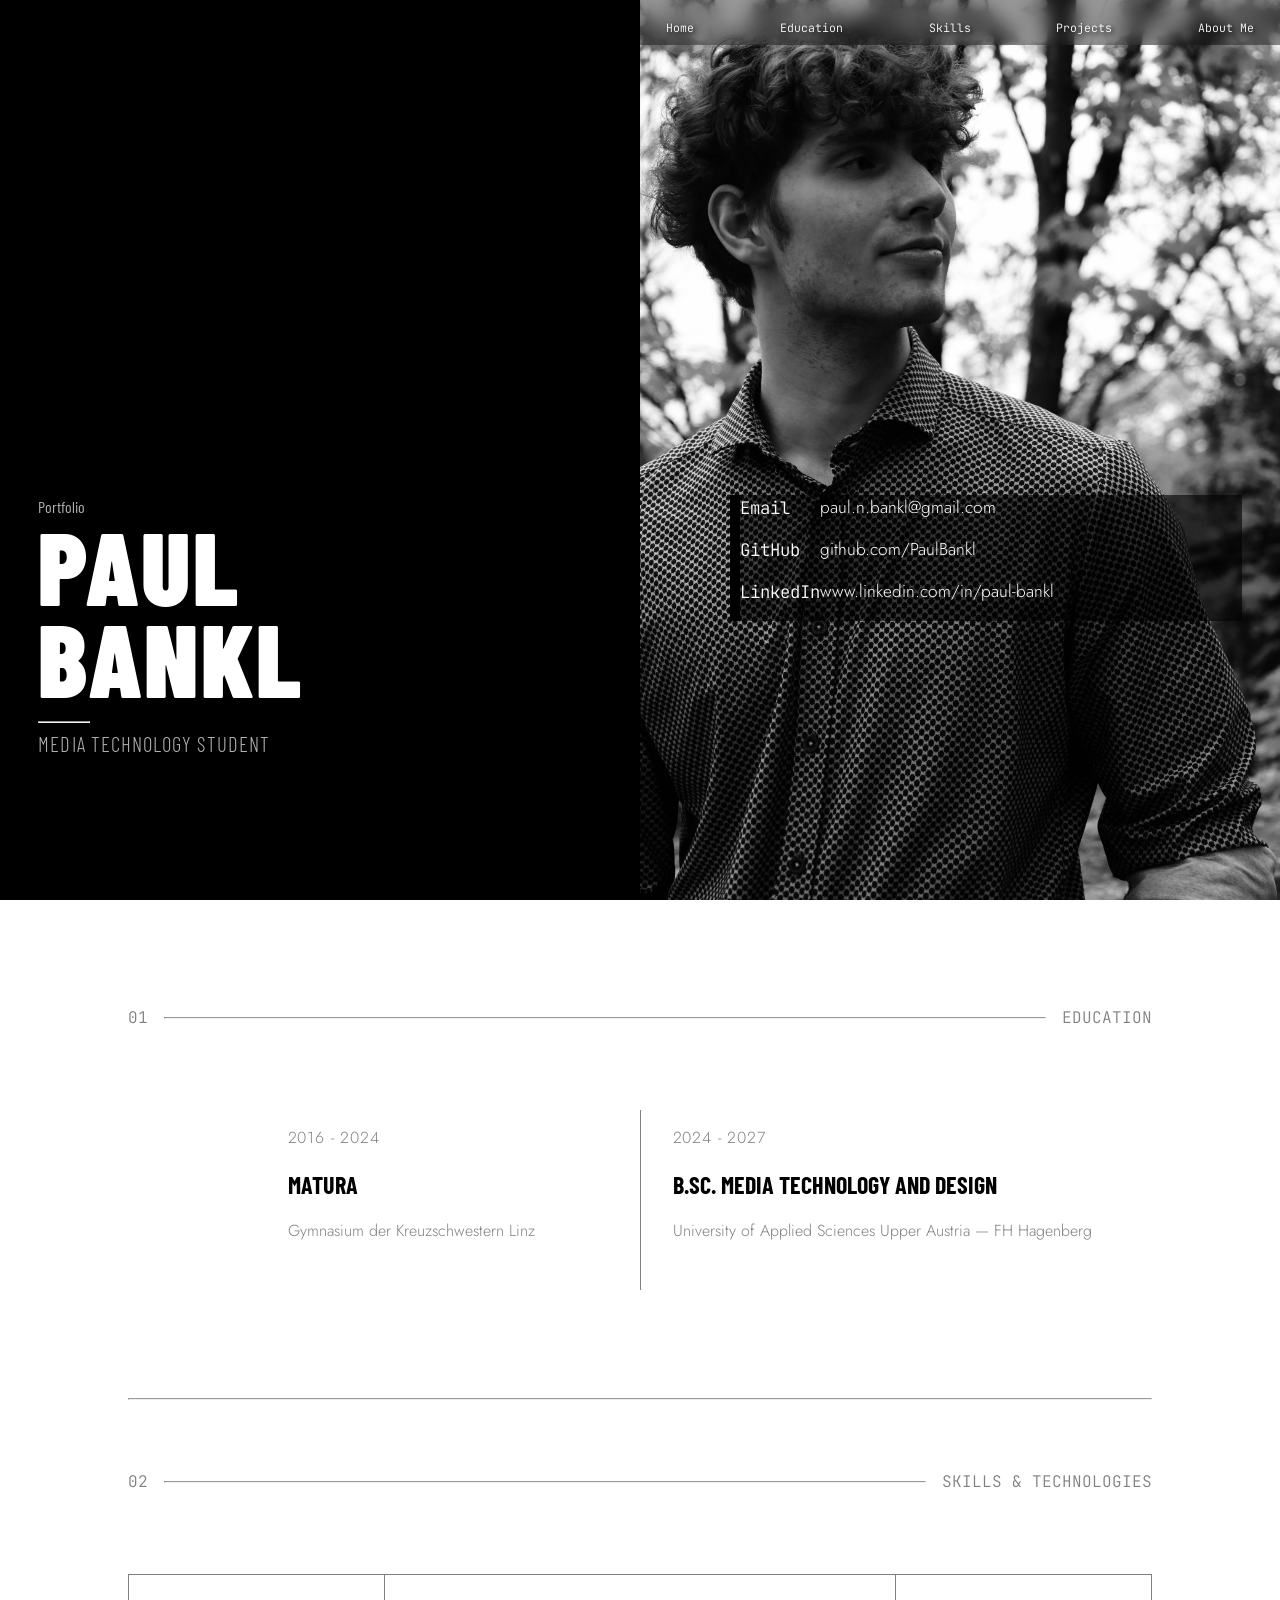
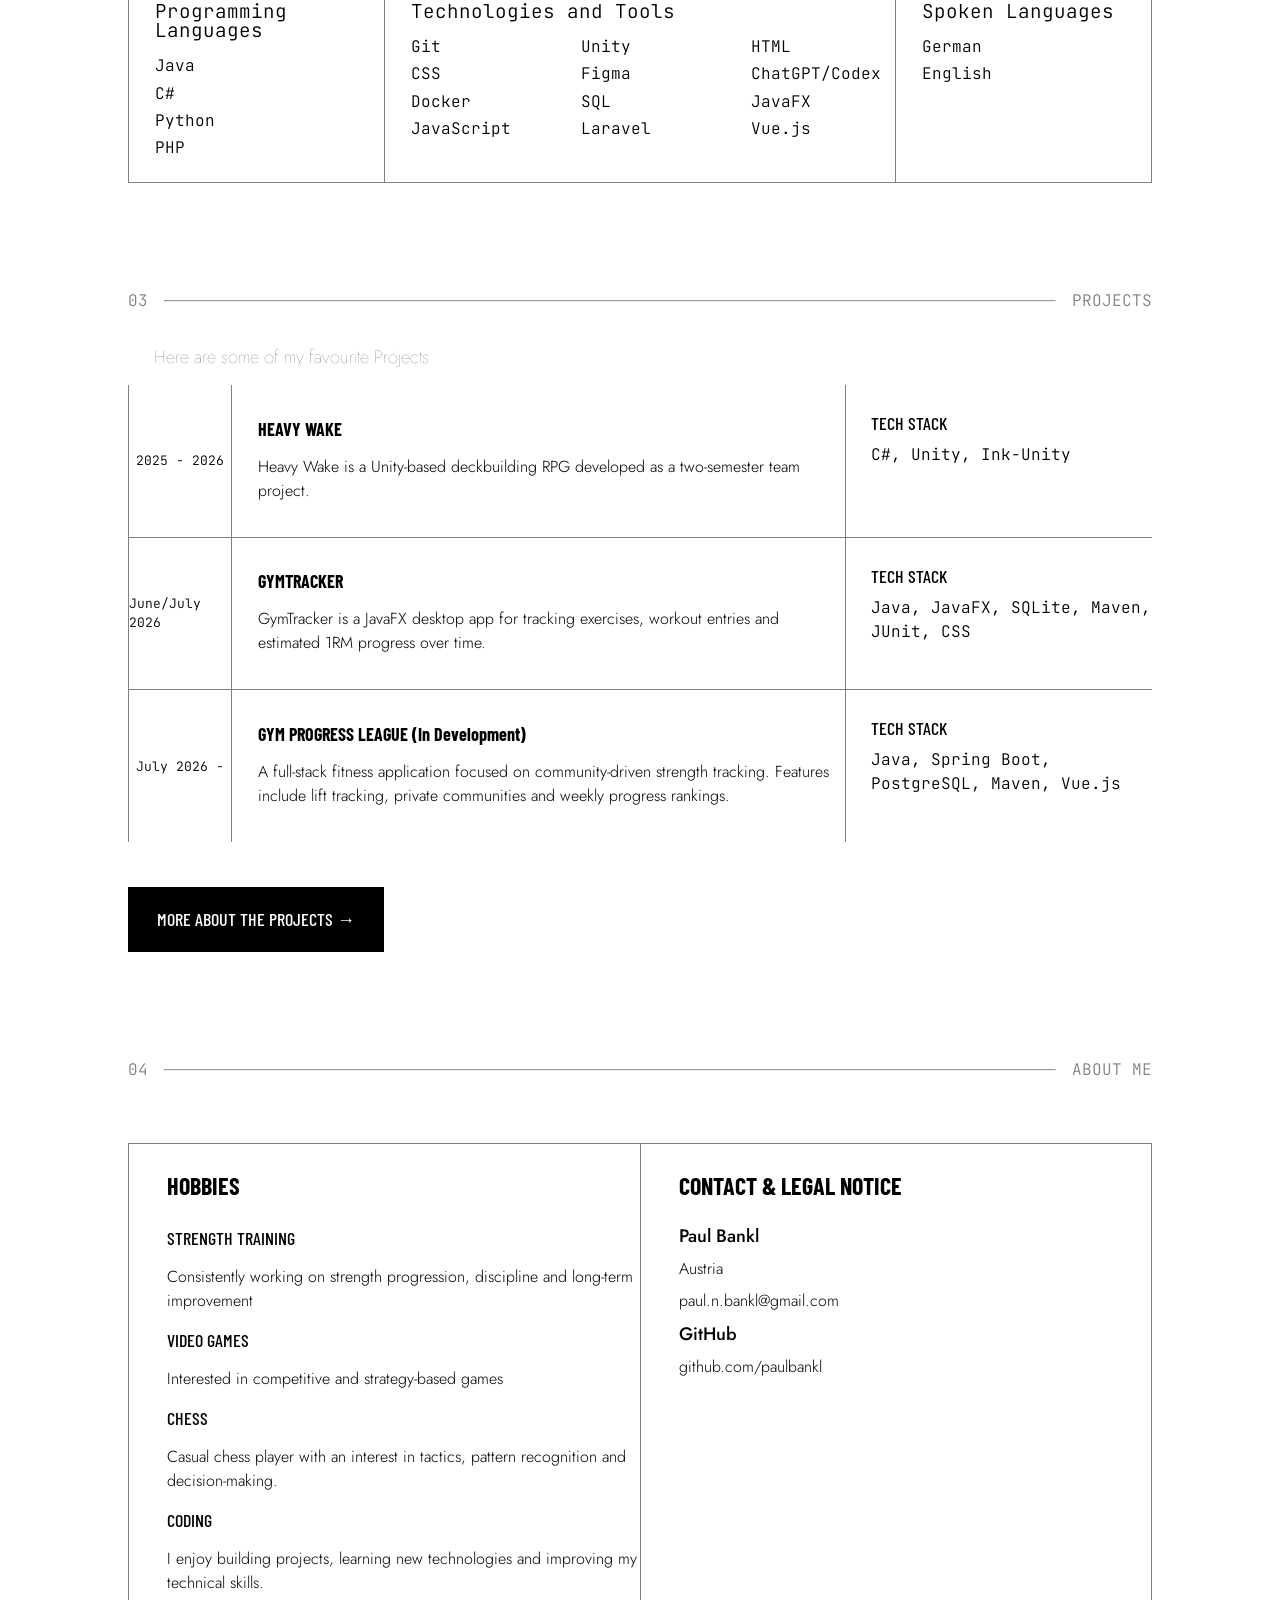
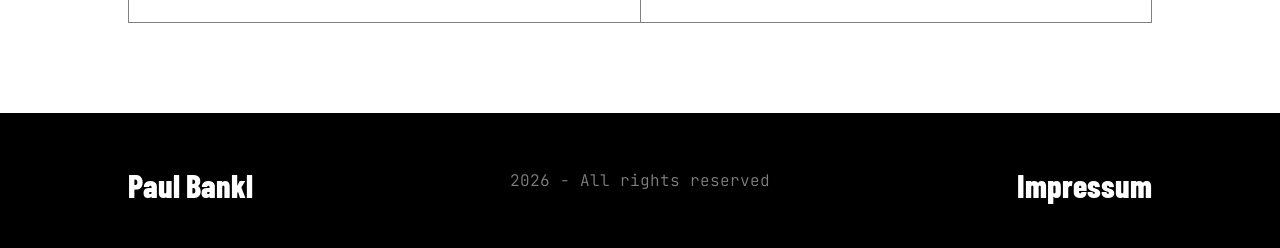
==== index.html @ 605d3cb4 "safety push" ====
<!DOCTYPE html>
<html lang="en">

<head>
    <title>Paul Bankl Portfolio</title>
    <meta name="author" content="Paul Bankl">
    <meta charset="utf-8">
    <meta name="viewport" content="width=device-width, initial-scale=1.0">
    <link rel="stylesheet" href="style.css">

    <meta name="description"
        content="Portfolio of Paul Bankl featuring software development, web development and Unity projects.">
    <link rel="preconnect" href="https://fonts.googleapis.com">
    <link rel="preconnect" href="https://fonts.gstatic.com" crossorigin>
    <meta name="robots" content="index, follow">
    <link
        href="https://fonts.googleapis.com/css2?family=Barlow+Condensed:wght@300;400;500;600;700;800;900&family=JetBrains+Mono:wght@300;400;500;600;700;800&family=Jost:wght@300;400;500;600;700;800;900&display=swap"
        rel="stylesheet">

</head>

<body>

    <section id="IntroArea">
        <div id="leftsideIntro">
            <div id="leftBar">
                <a href="#IntroArea">PAUL BANKL - PORTFOLIO</a>
            </div>
            <p id="p1">Portfolio</p>
            <h1 id="Name">Paul <br> Bankl</h1>
            <hr>
            <p id="p2">MEDIA TECHNOLOGY STUDENT</p>
        </div>
        <div id="rightsideIntro">
            <nav class="navbar">
                <a href="#IntroArea">Home</a>
                <a href="#Education">Education</a>
                <a href="#Skills">Skills</a>
                <a href="projects.html">Projects</a>
                <a href="#AboutMe">About Me</a>
            </nav>
            <div class="socials">
                <p>Email</p>
                <a href="mailto:paul.n.bankl@gmail.com">paul.n.bankl@gmail.com</a>
                <p>GitHub</p>
                <a href="https://github.com/PaulBankl" target="_blank">github.com/PaulBankl</a>
                <p>LinkedIn</p>
                <a href="https://www.linkedin.com/in/paul-bankl" target="_blank">www.linkedin.com/in/paul-bankl</a>
            </div>
        </div>
    </section>
    <section id="Education">
        <div class="topRows">
            <p>01</p>
            <hr>
            <p class="SectionTitles">EDUCATION</p>
        </div>
        <div class="edu">
            <div>
                <p class="eduDate">2016 - 2024</p>
                <h1>MATURA</h1>
                <p>Gymnasium der Kreuzschwestern Linz</p>
            </div>
            <div class="vertical-line"></div>
            <div>
                <p class="eduDate">2024 - 2027</p>
                <h1>B.SC. MEDIA TECHNOLOGY AND DESIGN</h1>
                <a href="https://fh-ooe.at/campus-hagenberg" target="_blank">University of Applied Sciences Upper
                    Austria — FH Hagenberg</a>
            </div>
        </div>
        <hr>
    </section>
    <section id="Skills">
        <div class="topRows">
            <p>02</p>
            <hr>
            <p class="SectionTitles">SKILLS & TECHNOLOGIES</p>
        </div>
        <div id="SkillList">
            <div id="skillbox1">
                <p class="SkillTitle">Programming Languages</p>
                <div class="SkGrid">
                    <p>Java</p>
                    <p>C#</p>
                    <p>Python</p>
                    <p>PHP</p>
                </div>
            </div>
            <div id="skillbox2">
                <p class="SkillTitle">Technologies and Tools</p>
                <div id="TechGrid">
                    <p>Git</p>
                    <p>Unity</p>
                    <p>HTML</p>
                    <p>CSS</p>
                    <p>Figma</p>
                    <p>ChatGPT/Codex</p>
                    <p>Docker</p>
                    <p>SQL</p>
                    <p>JavaFX</p>
                    <p>JavaScript</p>
                    <p>Laravel</p>
                    <p>Vue.js</p>
                </div>
            </div>
            <div id="skillbox3">
                <p class="SkillTitle">Spoken Languages</p>
                <div class="SkGrid">
                    <p>German</p>
                    <p>English</p>
                </div>

            </div>
        </div>
    </section>
    <section id="Projects">
        <div class="topRows">
            <p>03</p>
            <hr>
            <p class="SectionTitles">PROJECTS</p>
        </div>
        <h1 id="FavP">Here are some of my favourite Projects</h1>
        <div id="ProjectBox">

            <div id="HeavyWake">
                <div class="ProjectDate">
                    <p>2025 - 2026</p>
                </div>
                <div class="MainProject">
                    <h1>HEAVY WAKE</h1>
                    <p class="ProjectDescription">Heavy Wake is a Unity-based deckbuilding RPG developed as a
                        two-semester team project. </p>
                </div>
                <div class="TechStack">
                    <div>
                        <h1>TECH STACK</h1>
                        <p>C#, Unity, Ink-Unity</p>
                    </div>
                </div>
            </div>
            <div id="GymTracker">
                <div class="ProjectDate">
                    <p>June/July 2026</p>
                </div>
                <div class="MainProject">
                    <h1>GYMTRACKER</h1>
                    <p class="ProjectDescription">GymTracker is a JavaFX desktop app for tracking exercises, workout
                        entries and estimated 1RM progress over time. </p>
                </div>
                <div class="TechStack">
                    <div>
                        <h1>TECH STACK</h1>
                        <p>Java, JavaFX, SQLite, Maven, JUnit, CSS</p>
                    </div>
                </div>
            </div>
            <div id="CurrentProject">
                <div class="ProjectDate">
                    <p>July 2026 -</p>
                </div>
                <div class="MainProject">
                    <h1>GYM PROGRESS LEAGUE (In Development)</h1>
                    <p class="ProjectDescription">A full-stack fitness application focused on community-driven strength
                        tracking. Features include lift tracking, private communities and weekly progress rankings.
                    </p>
                </div>
                <div class="TechStack">
                    <div>
                        <h1>TECH STACK</h1>
                        <p>Java, Spring Boot, PostgreSQL, Maven, Vue.js</p>
                    </div>
                </div>
            </div>
        </div>
        <a href="projects.html" id="MoreProjects">
            <p>MORE ABOUT THE PROJECTS &#8594;</p>
        </a>
    </section>

    <section id="AboutMe">
        <div class="topRows">
            <p>04</p>
            <hr>
            <p class="SectionTitles">ABOUT ME</p>
        </div>
        <div id="AboutMain">
            <div id="Hobbies">
                <h1>HOBBIES</h1>
                <h2>STRENGTH TRAINING</h2>
                <p>Consistently working on strength progression, discipline and long-term improvement</p>
                <h2>VIDEO GAMES</h2>
                <p>Interested in competitive and strategy-based games </p>
                <h2>CHESS</h2>
                <p>Casual chess player with an interest in tactics, pattern recognition and decision-making.</p>
                <h2>CODING</h2>
                <p>I enjoy building projects, learning new technologies and improving my technical skills.</p>
            </div>
            <div id="Contact">
                <h1>CONTACT & LEGAL NOTICE</h1>
                <h2>Paul Bankl</h2>
                <p>Austria</p>
                <p>paul.n.bankl@gmail.com</p>
                <h2>GitHub</h2>
                <p><a href="https://github.com/paulbankl" target="_blank">github.com/paulbankl</a></p>
            </div>
        </div>
    </section>





    <footer id="footer">
        <a href="#IntroArea">Paul Bankl</a>
        <p>2026 - All rights reserved</p>
        <a href="impressum.html">Impressum</a>
    </footer>
    <script>
        const navbar = document.querySelector(".navbar");
        const leftBar = document.getElementById("leftBar");

        window.addEventListener("scroll", () => {
            if (window.scrollY > 80) {
                navbar.classList.add("scrolled");
                leftBar.classList.add("scrolled");
            } else {
                navbar.classList.remove("scrolled");
                leftBar.classList.remove("scrolled");
            }
        });
    </script>
</body>

</html>
---- style.css ----
*,
*::before,
*::after {
    box-sizing: border-box;
}

html,
body {
    margin: 0;
    padding: 0;
    overflow-x: hidden;
}

/* Intro Area */
#IntroArea {
    height: 100vh;
    display: flex;
    flex-direction: row;
    margin: 0;
}

#leftsideIntro {
    background-color: black;
    flex: 1 1 50vw;
    width: 50vw;
    color: gray;
}

#p1 {
    margin-top: 55vh;
    margin-left: 3vw;
    margin-bottom: 0;
    font-family: "Barlow Condensed", Arial, sans-serif;
    font-weight: 400;
    color: #b0b0b0
}

#p2 {
    color: #b0b0b0;
    margin-left: 3vw;
    margin-top: .5vh;
    font-family: "Barlow Condensed", Arial, sans-serif;
    font-weight: 300;
    letter-spacing: 0.05em;
    font-size: 1.3rem;
}

#leftsideIntro hr {
    color: gray;
    width: 4vw;
    margin-top: 2vh;
    margin-left: 3vw;
    margin-bottom: 0;
}

#Name {
    color: white;
    margin-top: 0vh;
    margin-left: 3vw;
    font-family: "Barlow Condensed", sans-serif;
    font-size: 8rem;
    font-weight: 900;
    line-height: .9;
    text-transform: uppercase;
    letter-spacing: 0.02em;
    margin-bottom: 0;
}

#rightsideIntro {
    background-image: url(images/profilepic.jpg);
    background-size: cover;
    background-position: center;
    background-repeat: no-repeat;
    flex: 1 1 50vw;
    width: 50vw;
}

#leftBar a {
    position: fixed;
    width: 50vw;
    color: black;
    height: 5vh;
    margin-top: 0;
    padding-left: 3vw;
    padding-top: 1.5vh;
}

.navbar {
    background-color: rgba(0, 0, 0, 0.4);
    backdrop-filter: blur(10px);
    -webkit-backdrop-filter: blur(10px);
    position: fixed;
    display: flex;
    flex-direction: row;
    align-items: center;
    width: 50vw;
    margin-top: 0;
    height: 5vh;
}

.navbar a {
    margin-left: 5vw;
    text-decoration: none;
    color: white;
    text-shadow: 2px 2px 5px black;
    font-family: "JetBrains Mono", monospace;

}

.navbar.scrolled {
    background-color: white;
    border-bottom: 1px solid black;
}

.navbar.scrolled a {
    color: black;
    text-shadow: none;
}

#leftBar.scrolled a {
    background-color: white;
    border-bottom: 1px solid black;
    text-decoration: none;
}

.socials {
    display: grid;
    background-color: rgba(0, 0, 0, .6);
    border-left: 10px solid black;
    grid-template-columns: 1fr 2fr;
    grid-template-rows: 1fr 1fr 1fr;
    width: 40vw;
    height: auto;
    margin-top: 55vh;
    margin-left: 7vw;

}

.socials a,
.socials p {
    color: white;
    text-decoration: none;
    font-size: 2rem;
    margin: 0;
    margin-bottom: 1rem;
    font-family: "JetBrains Mono", monospace;
}

.socials a {
    display: block;
    font-size: 2rem;
    font-family: "Jost", sans-serif;
}

hr {
    width: 70vw;
}

/* Education */

#Education {
    height: 55vh;
    margin: 0;
}

.topRows {
    display: flex;
    flex-direction: row;
    align-items: center;
    margin-top: 10vh;
    width: 80vw;
    margin-left: 10vw;
    margin-right: 10vw;
    margin-bottom: 5vw;
    gap: 1rem;
    white-space: nowrap;
}
.topRows p {
    font-family: "JetBrains Mono", monospace;
    color: gray;
}

.edu {
    width: 80vw;
    margin: 0 auto 15vh;
    color: black;
    display: grid;
    grid-template-columns: minmax(0, 1fr) auto minmax(0, 1fr);
    align-items: start;
    column-gap: 3rem;
}
.edu h1{
    font-family: "Barlow Condensed", sans-serif;
}
.edu p, .edu a {
   font-family: "Jost", sans-serif;
    color: gray;
    
}
.eduDate{
    font-family: "JetBrains Mono", monospace;
    font-weight: 300;
    letter-spacing: 0.05em;
}

.edu a {
    text-decoration: none;
    display: block;
}

.edu > div:first-child {
    justify-self: end;
    width: min(100%, 20rem);
}

.edu > div:last-child {
    justify-self: start;
    width: min(100%, 28rem);
}

.vertical-line {
    justify-self: center;
    align-self: stretch;
    width: 1px;
    background-color: gray;
    height: 100%;
    min-height: 20vh;
}

#Education hr {
    width: 80vw;
    margin: 0 auto;
}

/* Skills */

#Skills hr {
    width: 80vw;
    margin: 0 auto;
}

#Skills .topRows {
    margin-top: 6vh;
}


#SkillList {
    margin-left: 10vw;
    width: 80vw;
    display: flex;
    flex-direction: row;
}

#skillbox1,
#skillbox3 {
    flex: 1;
    border-top: 1px solid gray;
    border-bottom: 1px solid gray;
    border-left: 1px solid gray;
}

#skillbox2 {
    flex: 2;
    border-top: 1px solid gray;
    border-bottom: 1px solid gray;
    border-left: 1px solid gray;
}

#TechGrid:last-child {
    padding-bottom: 5vh;
}

#TechGrid {
    margin-top: 2vh;
    display: grid;
    grid-template-columns: repeat(3, 1fr);
    row-gap: .7rem;
}


#skillbox3 {
    border-right: 1px solid gray;
}

#skillbox1 p,
#skillbox2 p,
#skillbox3 p {
    margin: 0;
    margin-left: 2vw;
    line-height: 1;
}

.SkillTitle {
    color: black;
    font-family: "Barlow Condensed", sans-serif;
    font-weight: bold;
    padding-top: 3vh;
    margin-bottom: 5vh;
    font-size: 1.2rem;
}

.SkGrid {
    display: grid;
    grid-template-columns: 1fr;
    row-gap: .7rem;
    margin-top: 2vh;
}
#SkillList p {
    font-family: "JetBrains Mono", monospace;
    font-weight: 300;
}
/*Projects */

#Projects hr {
    width: 80vw;
    margin: 0 auto;
}

#Projects .topRows {
    margin-bottom: 0vh;
}
#FavP {
    font-size: medium;
    font-weight: 100;
    margin-left: 12vw;
    font-family: "Jost", sans-serif;
}

#ProjectBox {
    width: 80vw;
    display: flex;
    flex-direction: column;
}

#HeavyWake,
#GymTracker,
#CurrentProject {
    width: 80vw;
    display: flex;
    margin-left: 10vw;
}

.ProjectDate,
.MainProject,
.TechStack {
    border-bottom: 1px solid gray;
    border-left: 1px solid gray;
}

#CurrentProject .ProjectDate, #CurrentProject .MainProject, #CurrentProject .TechStack {
    border-bottom: none;
    border-left: 1px solid gray;
}

.MainProject h1, .ProjectDescription {
    margin-left: 2vw;
}
.ProjectDescription {
    margin-left: 2vw;
    margin-top: 1vh;
    font-family: "Jost", sans-serif;
    font-weight: 300;
    line-height: 1.5;
}

.ProjectDate {
    flex: 1;
    display: flex;
    flex-direction: row;
    align-items: center;
    justify-content: center;
}

.MainProject {
    flex: 6;
    padding-top: 2vh;
    padding-bottom: 2vh;
}
.TechStack h1 {
    margin: 0;
    margin-top: 3vh;
    font-family: "Barlow Condensed", sans-serif;    
    font-weight: 500;
}
.TechStack p {
    margin-top: 1vh;
    line-height: 1.5;
    font-family: "JetBrains Mono", monospace;
    font-weight: 300;
}
.TechStack {
    flex: 3;
}
.MainProject h1 {
    font-family: "Barlow Condensed", sans-serif;
    font-weight: 700;
    
}
.TechStack > div {
    margin-left: 2vw;
}
.ProjectDate p {
    font-family: "JetBrains Mono", monospace;
    font-weight: 300;
    font-size: small;
}

#Projects h1 {
    font-size: large;
}

#MoreProjects {
    display:block;
    width: 15vw;
    text-align: center;
    background-color: black;
    text-decoration: none;
    border: 1px solid black;
    margin-top: 5vh;
    margin-left: 10vw;
}
#MoreProjects:hover {
    background-color: white;
    color: black;
    transition: 0.3s;
}
#MoreProjects:hover p {
    color: black;
    transition: 0.3s;
}
#MoreProjects p {
    color: white;
    font-family: "Barlow Condensed", sans-serif;
    font-weight: 500;
    font-size: large;
}


/*About Me*/
#AboutMe .topRows {
    margin-bottom: 5vh;
}

#AboutMe hr {
    width: 80vw;
    margin: 0 auto;
}

#AboutMain {
    margin-left: 10vw;
    width: 80vw;
    display: flex;
    flex-direction: row;
}

#AboutMain h1 {
    margin-left: 3vw;
}

#AboutMain h2 {
    margin-left: 3vw;
}

#Hobbies,
#Contact {
    flex: 1;
    border-top: 1px solid gray;
    border-bottom: 1px solid gray;
    border-left: 1px solid gray;
}

#Hobbies p,
#Contact p {
    margin-left: 3vw;
}

#AboutMain h1 {
    margin-bottom: 3vw;
}

#Contact {
    border-right: 1px solid gray;
}
#Hobbies h1, #Contact h1 {
    margin-top: 3vh;
    font-family: "Barlow Condensed", sans-serif;
    font-weight: 700;
    margin-bottom: 3vh;
}
#Hobbies h2 {
    margin-left: 3vw;
    font-family: "Barlow Condensed", sans-serif;
    font-weight: 500;
    font-size: large;
}
#Hobbies p {
    margin-left: 3vw;
    font-family: "Jost", sans-serif;
    font-weight: 300;
    line-height: 1.5;
}
#Hobbies p:last-child {
    margin-bottom: 3vh;
}
#Contact a {
    text-decoration: none;
    color: black;
}
#Contact p {
    margin-left: 3vw;
    font-family: "Jost", sans-serif;
    font-weight: 300;
    line-height: 1.5;
    line-height: 1;
}
#Contact h2 {
    margin-left: 3vw;
     font-family: "Jost", sans-serif;
    font-weight: 500;
    font-size: large;
    line-height: 1;
}


/*Footer*/
#footer hr {
    width: 80vw;
    margin: 0 auto;
}

#footer .topRows {
    margin-bottom: 0;
}

#Imp {
    margin-left: 10vw;
    margin-right: 10vw;
    display: flex;
    justify-content: space-between;
    gap: 10rem;
}

#footer {
    width: 100vw;
    margin-top: 10vh;
    background-color: black;
    color: white;
    height: 15vh;
    display: grid;
    grid-template-columns: 1fr auto 1fr;
    align-items: center;
}


#footer a {
    margin-left: 10vw;
    font-size: x-large;
    text-decoration: none;
    color: white;
    font-family: "Barlow Condensed", sans-serif;
    font-weight: 800;
    font-size: 2rem;
}

#footer a:last-of-type:not(:first-of-type) {
    justify-self: end;
    margin-left: 0;
    margin-right: 10vw;
}

#footer p {
    margin: 0;
    justify-self: center;
    color: gray;
    font-family: "JetBrains Mono", monospace;
}


/* Projects Page */

/* Intro Section*/
.navrow {
    position: fixed;
    top: 0;
    left: 0;
    width: 100%;
    z-index: 100;
    width: 100vw;
    height: 6vh;
    border-bottom: 1px solid gray;
    display: flex;
    flex-direction: row;
    justify-content: space-between;
    align-items: center;
    background-color: black;
}
.navrow a {
    text-decoration: none;
    color: white;
    margin-right: 10vw;
}
.navrow #PB {
    margin-left: 10vw;
    color: white;
    font-family: "Barlow Condensed", sans-serif;
    font-weight: 700;
    font-size: 1.5rem;
}
#ProjectsIntro {
    height: 55vh;
    border-bottom: 1px solid gray;
    background-color: white;
}
#ProjectsIntro h1 {
    margin-left: 10vw;
    margin-top: 0vh;
    font-family: "Barlow Condensed", sans-serif;
    font-weight: 1000;
    font-size: 7rem;
    color: black;
}
#ProjectsIntro p {
    margin-left: 10vw;
    margin-top: 20vh;
    margin-bottom: 0;
    font-family: "JetBrains Mono", monospace;
    font-weight: 100;
    font-size: .8rem;
    color: gray;
}

/* Heavy Wake Project */

#HW-Project {
    height: auto;
}
#HW-Project hr {
    width: 80vw;
    margin: 0 auto;
    margin-top: 10vh;
}
.PrInfo {
    display: flex;
    flex-direction: row;
    justify-content: space-between;
    align-items: center;
    margin-left: 10vw;
    width: 80vw;
    height: auto;
    margin-top: 5vh;
}
.PrDate {
    margin: 0;
    font-family: "JetBrains Mono", monospace;
    font-weight: 300;
    letter-spacing: 0.05em;
    font-size: small;
    color: gray;
}
.PrStack {
    margin-top: 0;
    display: flex;
    flex-direction: column;
}

.PrStack h1 {
    margin: 0;
    font-family: "Barlow Condensed", sans-serif;
    font-weight: 500;
    font-size: 1rem;
    color: gray;
}
.PrStack p {
    margin: 0;
    font-family: "JetBrains Mono", monospace;
    font-weight: 300;
    font-size: 1rem;
    line-height: 1.5;
    color: black;
} 
.PR-Title {
    margin-left: 10vw;
    margin-top: 0vh;
    font-family: "Barlow Condensed", sans-serif;
    font-weight: 900;
    font-size: 5rem;
    color: black;
}

.PrDesc {
   display: flex;
   width: 80vw;
   margin-left: 10vw;
}
.Overview {
    flex: 1;
    margin-right: 2vw;
}
.MyP{
    flex: 2;
}
.Overview h1, .MyP h1 {
    font-family: "Barlow Condensed", sans-serif;
    font-weight: 500;
    font-size: 1.2rem;
    color: black;
}
.Overview p, .MyP p {
    font-family: "Jost", sans-serif;
    font-weight: 300;
    line-height: 1.5;
    color: black;
}
.youtube-video {
    width: 100%;
    max-width: 900px;
    aspect-ratio: 16 / 9;
    border: none;
}
.project-video-wrapper {
    width: min(80vw, 900px);
    margin: 5vh auto 2vh;
}
.project-video-wrapper p, a {
    margin-top: 1vh;
    font-family: "Jost", sans-serif;
    font-weight: 300;
    color: black;
}

#HWSteam {
    margin-left: 10vw;
    margin-right: 10vw;
    display: grid;
    width: auto;
    gap: 2rem;
    grid-template-columns: 1fr 2fr;
}
#HWSteam img {
    width: 100%;
    max-width: 100%;
    object-fit: cover;
    border: 1px solid gray;
}
#GEST {
    font-family: "Barlow Condensed", sans-serif;
    font-weight: 500;
    font-size: 1.2rem;
    color: black;
    margin-left: 10vw;
    margin-bottom: 0vh;
    margin-top: 2vh;
}
#ESDesc {
    display: none;
    margin-left: 10vw;
    font-family: "Jost", sans-serif;
    font-weight: 300;
    line-height: 1.5;
    color: black;
}
#GHLink a, p {
    font-family: "Jost", sans-serif;
    font-weight: 300;
    line-height: 1.5;
    color: black;
}



/* GymTracker Project */
#GT-Project hr {
    width: 80vw;
    margin: 0 auto;
    margin-top: 10vh;
}

.GTPics {
    display: flex;
    gap: 2rem;
    width: 80vw;
    margin: 0 auto;
}

.GTPics img {
    flex: 1;
    min-width: 0;
    width: auto;
    object-fit: cover;
    border: 1px solid gray;
}
#GHLink {
    margin-left: 10vw;
    margin-top: 2vh;
}
#GHLink h1 {
    font-family: "Barlow Condensed", sans-serif;
    font-weight: 500;
    font-size: 1.2rem;
    color: black;
}
#GHLink a, p {
    font-family: "Jost", sans-serif;
    font-weight: 300;
    line-height: 1.5;
    color: black;
    text-decoration: none;
}
#GHLink a:hover {
    text-decoration: underline;
}




/* Gym League Project */
#GE-Project hr {
    width: 80vw;
    margin: 0 auto;
    margin-top: 10vh;
}



/* More Coming Soon Section */
#MoreComing hr {
    width: 80vw;
    margin: 0 auto;
    margin-top: 10vh;
}
#MoreComing h1 {
    margin-left: 10vw;
    margin-top: 5vh;
    font-family: "Barlow Condensed", sans-serif;
    font-weight: 700;
    font-size: 2rem;
    color: darkgray;
}
#MoreComing p {
    margin-left: 10vw;
    margin-top: 1vh;
    font-family: "Jost", sans-serif;
    font-weight: 300;
    line-height: 1.5;
    color: black;
}

@media (min-width: 1000px) {
    .project-video-wrapper {
        width: 80vw;
        margin: 5vh 10vw 2vh;
    }
}


/* Responsive adjustments for screens below the finished desktop layout */

/* Smaller desktop / laptop */
@media (max-width: 1439px) {
    #IntroArea {
        min-height: 100vh;
        height: auto;
    }

    #leftsideIntro,
    #rightsideIntro,
    .edu > div,
    .MainProject,
    .TechStack,
    .Overview,
    .MyP,
    #Hobbies,
    #Contact {
        min-width: 0;
    }

    #Name {
        font-size: clamp(6rem, 8vw, 8rem);
    }

    .navbar {
        width: 50vw;
        justify-content: space-between;
        padding: 0 2vw;
        gap: 0.75rem;
    }

    .navbar a {
        margin-left: 0;
        font-size: clamp(0.72rem, 0.9vw, 0.9rem);
    }

    .socials {
        width: min(40vw, 34rem);
        margin-left: auto;
        margin-right: 3vw;
        grid-template-columns: minmax(0, auto) minmax(0, 1fr);
    }

    .socials a,
    .socials p {
        font-size: clamp(1rem, 1.35vw, 1.6rem);
    }

    #Education {
        height: auto;
    }

    .edu {
        width: 80vw;
        margin: 0 auto 12vh;
        justify-content: space-between;
        gap: 2rem;
    }

    .vertical-line {
        flex: 0 0 1px;
        align-self: stretch;
        height: auto;
        margin-top: 0;
    }

    #ProjectBox {
        width: 80vw;
        margin: 0 auto;
    }

    #HeavyWake,
    #GymTracker,
    #CurrentProject {
        width: 100%;
        margin-left: 0;
    }

    #MoreProjects {
        width: clamp(13rem, 20vw, 16rem);
    }

    .PrInfo,
    .PrDesc,
    .GTPics,
    #HWSteam,
    .project-video-wrapper {
        min-width: 0;
    }

    #HWSteam {
        grid-template-columns: minmax(0, 1fr) minmax(0, 2fr);
    }

    .GTPics img {
        width: 100%;
        height: auto;
    }

    img,
    video {
        max-width: 100%;
        height: auto;
    }

    iframe {
        max-width: 100%;
    }

    .socials a,
    .edu a,
    #GHLink a,
    #HWSteam p,
    #Contact p,
    .navrow a {
        overflow-wrap: anywhere;
        word-break: break-word;
    }
}

/* Tablet */
@media (max-width: 900px) {
    #IntroArea {
        flex-direction: column;
        min-height: auto;
    }

    #leftsideIntro,
    #rightsideIntro {
        width: 100%;
        flex: none;
    }

    #leftsideIntro {
        padding-top: 5.5rem;
        padding-bottom: 2rem;
    }

    #p1 {
        margin-top: 12vh;
    }

    #Name {
        font-size: clamp(4.75rem, 12vw, 6rem);
    }

    #leftBar a {
        position: static;
        display: block;
        width: auto;
        height: auto;
        padding: 0 5vw;
        color: white;
    }

    #leftBar.scrolled a {
        background-color: transparent;
        border-bottom: none;
    }

    .navbar {
        width: 100%;
        height: auto;
        min-height: 0;
        top: 0;
        left: 0;
        padding: 0.85rem 5vw;
        justify-content: center;
        flex-wrap: wrap;
        gap: 0.75rem 1rem;
        z-index: 10;
    }

    .navbar a {
        font-size: 0.82rem;
    }

    #rightsideIntro {
        min-height: 70vh;
        display: flex;
        align-items: flex-end;
        padding: 5rem 0 2rem;
    }

    .socials {
        width: min(88vw, 34rem);
        margin: 0 auto;
    }

    .edu {
        display: flex;
        flex-direction: column;
        gap: 1.5rem;
    }

    .vertical-line {
        display: none;
    }

    #HeavyWake,
    #GymTracker,
    #CurrentProject,
    #AboutMain,
    .PrDesc {
        flex-direction: column;
    }

    .ProjectDate {
        justify-content: flex-start;
        padding: 1rem 0 0 2vw;
    }

    .MainProject,
    .TechStack {
        padding-right: 2vw;
    }

    #CurrentProject .ProjectDate,
    #CurrentProject .MainProject {
        border-bottom: 1px solid gray;
    }

    #CurrentProject .TechStack {
        border-bottom: none;
    }

    #Hobbies {
        border-right: 1px solid gray;
        border-bottom: none;
    }

    #Contact {
        border-top: none;
    }

    .PrInfo {
        flex-direction: row;
        align-items: flex-start;
        gap: 1rem;
    }

    #HWSteam {
        grid-template-columns: 1fr;
    }

    #ProjectsIntro {
        height: auto;
        padding-bottom: 4rem;
    }

    #ProjectsIntro p {
        margin-top: 12vh;
    }

    #ProjectsIntro h1 {
        font-size: clamp(4.5rem, 16vw, 6rem);
    }

    .PR-Title {
        font-size: clamp(3.5rem, 11vw, 4.5rem);
    }
}

@media (max-width: 800px) {
    #leftBar a {
        display: none;
    }

    #rightsideIntro {
        background-position: 50% 22%;
    }
}

/* Phone */
@media (max-width: 600px) {
    #p1,
    #Name,
    #p2,
    #leftsideIntro hr {
        margin-left: 5vw;
    }

    #p1 {
        margin-top: 8rem;
    }

    #Name {
        font-size: clamp(3.75rem, 15vw, 5rem);
    }

    #p2 {
        font-size: 1.1rem;
    }

    .navbar {
        justify-content: flex-start;
        gap: 0.5rem 0.75rem;
        padding: 0.75rem 5vw;
    }

    .navbar a {
        font-size: 0.76rem;
    }

    .socials {
        width: 90vw;
        grid-template-columns: 1fr;
        border-left-width: 8px;
    }

    .socials a,
    .socials p {
        font-size: 1rem;
        margin-bottom: 0.5rem;
    }

    .topRows {
        flex-wrap: wrap;
        white-space: normal;
        gap: 0.5rem 0.75rem;
        margin-bottom: 2rem;
    }

    .topRows hr {
        width: 100%;
        margin: 0;
        flex-basis: 100%;
    }

    #SkillList {
        flex-direction: column;
    }

    #skillbox1,
    #skillbox2,
    #skillbox3 {
        border-right: 1px solid gray;
    }

    #skillbox2,
    #skillbox3 {
        border-top: none;
    }

    #TechGrid {
        grid-template-columns: repeat(2, minmax(0, 1fr));
    }

    #MoreProjects {
        width: 80vw;
    }

    #AboutMain h1,
    #AboutMain h2,
    #Hobbies p,
    #Contact p,
    .MainProject h1,
    .ProjectDescription,
    .TechStack > div {
        margin-left: 4vw;
        margin-right: 4vw;
    }

    .vertical-line {
        display: block;
        width: 100%;
        height: 1px;
        min-height: 0;
        margin: 0;
    }
    .SkGrid p:last-child {
        padding-bottom: 1rem;
    }

    .ProjectDate,
    .MainProject,
    .TechStack {
        width: 100%;
        border-right: 1px solid gray;
    }

    .ProjectDate {
        margin: 0;
        padding: 1rem 4vw 0;
    }

    .ProjectDate p {
        margin: 0;
    }

    .MainProject,
    .TechStack {
        padding-right: 0;
    }

    .GTPics {
        flex-direction: column;
    }

    .PrInfo {
        gap: 0.75rem;
    }

    #ProjectsIntro p {
        margin-top: 10vh;
    }

    #ProjectsIntro h1 {
        font-size: clamp(3.5rem, 18vw, 4.5rem);
    }

    .PR-Title {
        font-size: clamp(2.75rem, 12vw, 3.5rem);
    }

    #footer {
        width: 100%;
        height: auto;
        display: flex;
        flex-direction: column;
        align-items: flex-start;
        gap: 0.5rem;
        padding: 1.5rem 10vw;
    }

    #footer a,
    #footer p {
        margin: 0;
    }

    #footer a:last-of-type:not(:first-of-type) {
        margin: 0;
    }
}

/* Very small phone */
@media (max-width: 400px) {
    #p1 {
        margin-top: 6.5rem;
    }

    #Name {
        font-size: clamp(3rem, 16vw, 4rem);
    }

    #p2 {
        font-size: 1rem;
    }

    .navbar {
        padding: 0.75rem 4vw;
    }

    .navbar a {
        font-size: 0.72rem;
    }

    .socials {
        width: 92vw;
    }

    .socials a,
    .socials p {
        font-size: 0.92rem;
    }

    #TechGrid {
        grid-template-columns: 1fr;
    }

    #ProjectsIntro h1 {
        font-size: 3rem;
    }

    .PR-Title {
        font-size: 2.3rem;
    }
}
/* Impressum */
#Impressum {
    min-height: 100vh;
    padding: 18vh 10vw 10vh;
    background-color: white;
    color: black;
}

#Impressum h1 {
    margin: 0 0 5vh;
    padding-bottom: 2vh;
    border-bottom: 1px solid gray;
    font-family: "Barlow Condensed", sans-serif;
    font-weight: 900;
    font-size: clamp(4rem, 10vw, 6rem);
    line-height: 0.9;
    color: black;
}

#Impressum p {
    margin: 0 0 0.75rem;
    max-width: 36rem;
    font-family: "Jost", sans-serif;
    font-weight: 300;
    font-size: 1.05rem;
    line-height: 1.6;
    color: black;
}

#Impressum p:first-of-type {
    margin-bottom: 1.25rem;
    font-family: "Barlow Condensed", sans-serif;
    font-weight: 600;
    font-size: 1.75rem;
    letter-spacing: 0.03em;
}

#Impressum + main:empty {
    display: none;
}

@media (max-width: 600px) {
    #Impressum {
        padding: 14vh 10vw 8vh;
    }

    #Impressum h1 {
        margin-bottom: 4vh;
        font-size: clamp(3rem, 16vw, 4rem);
    }

    #Impressum p {
        max-width: none;
        font-size: 1rem;
    }

    #Impressum p:first-of-type {
        font-size: 1.5rem;
    }
}
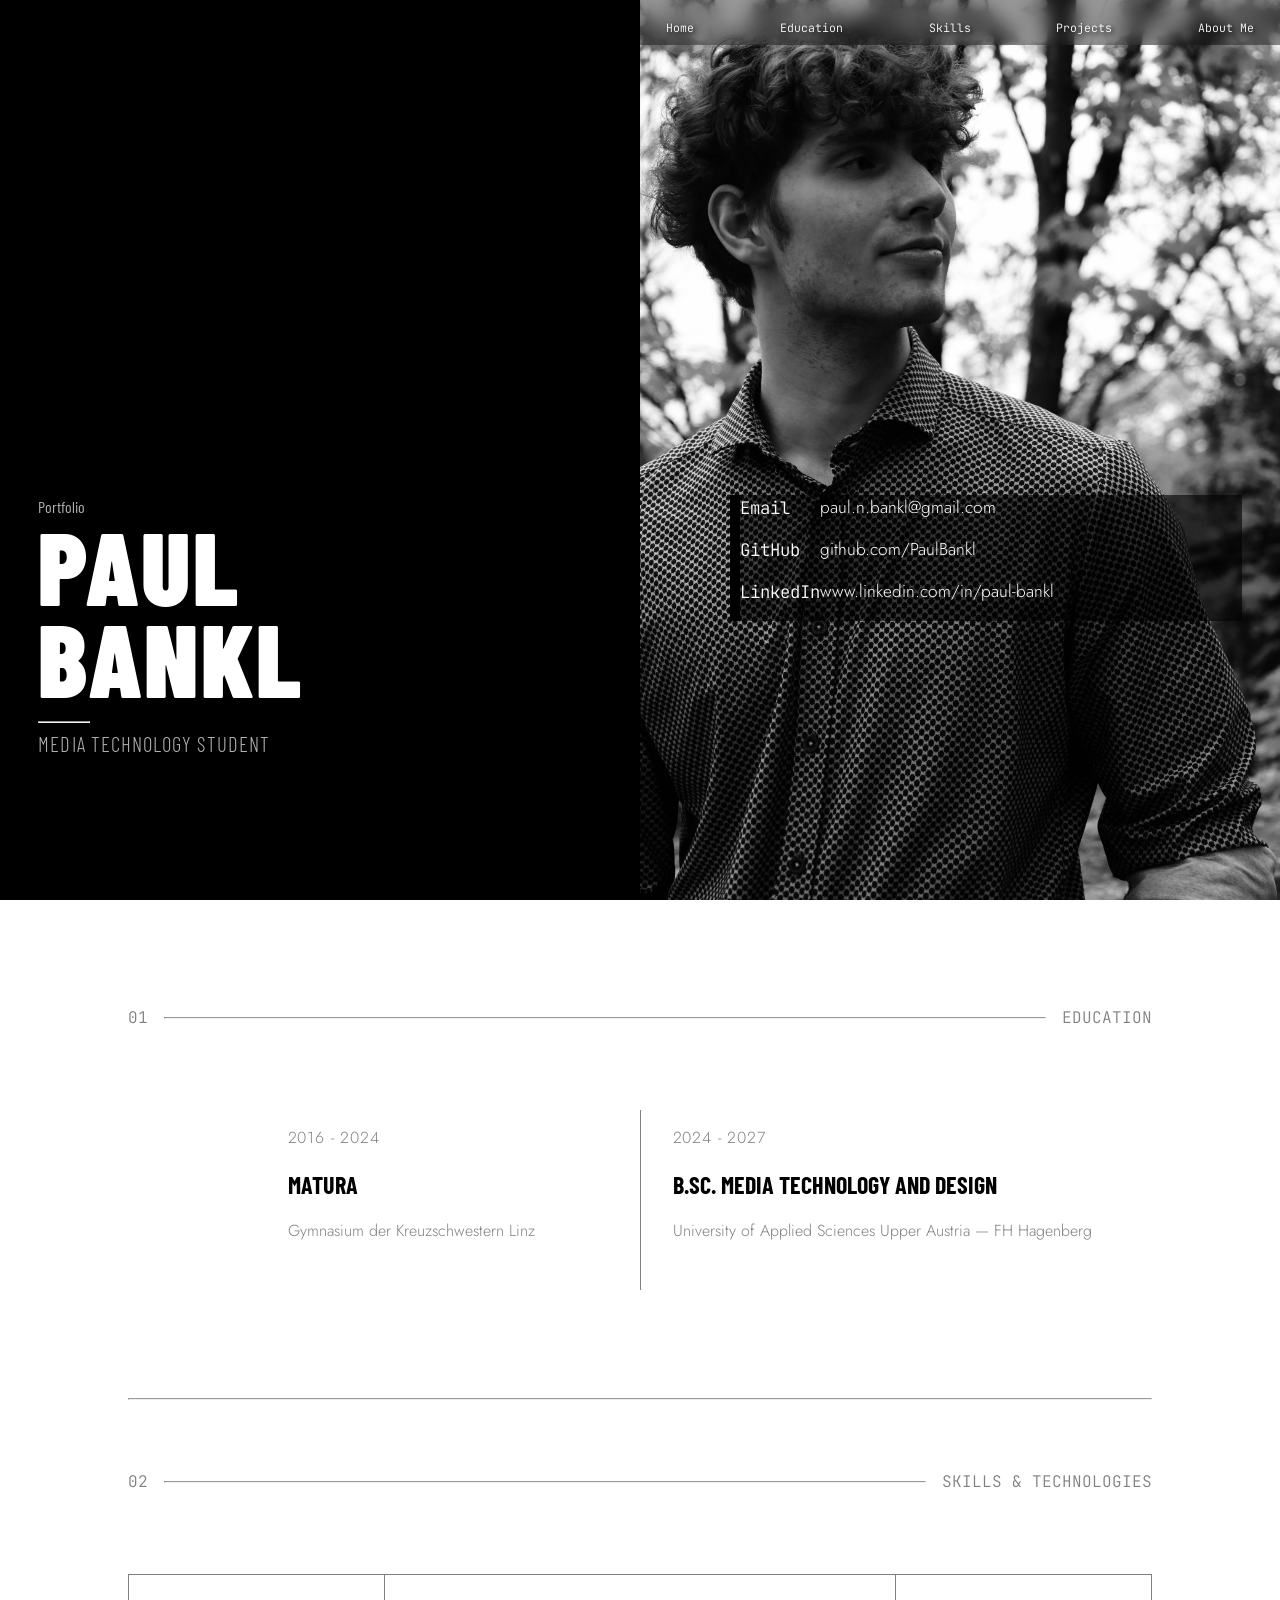
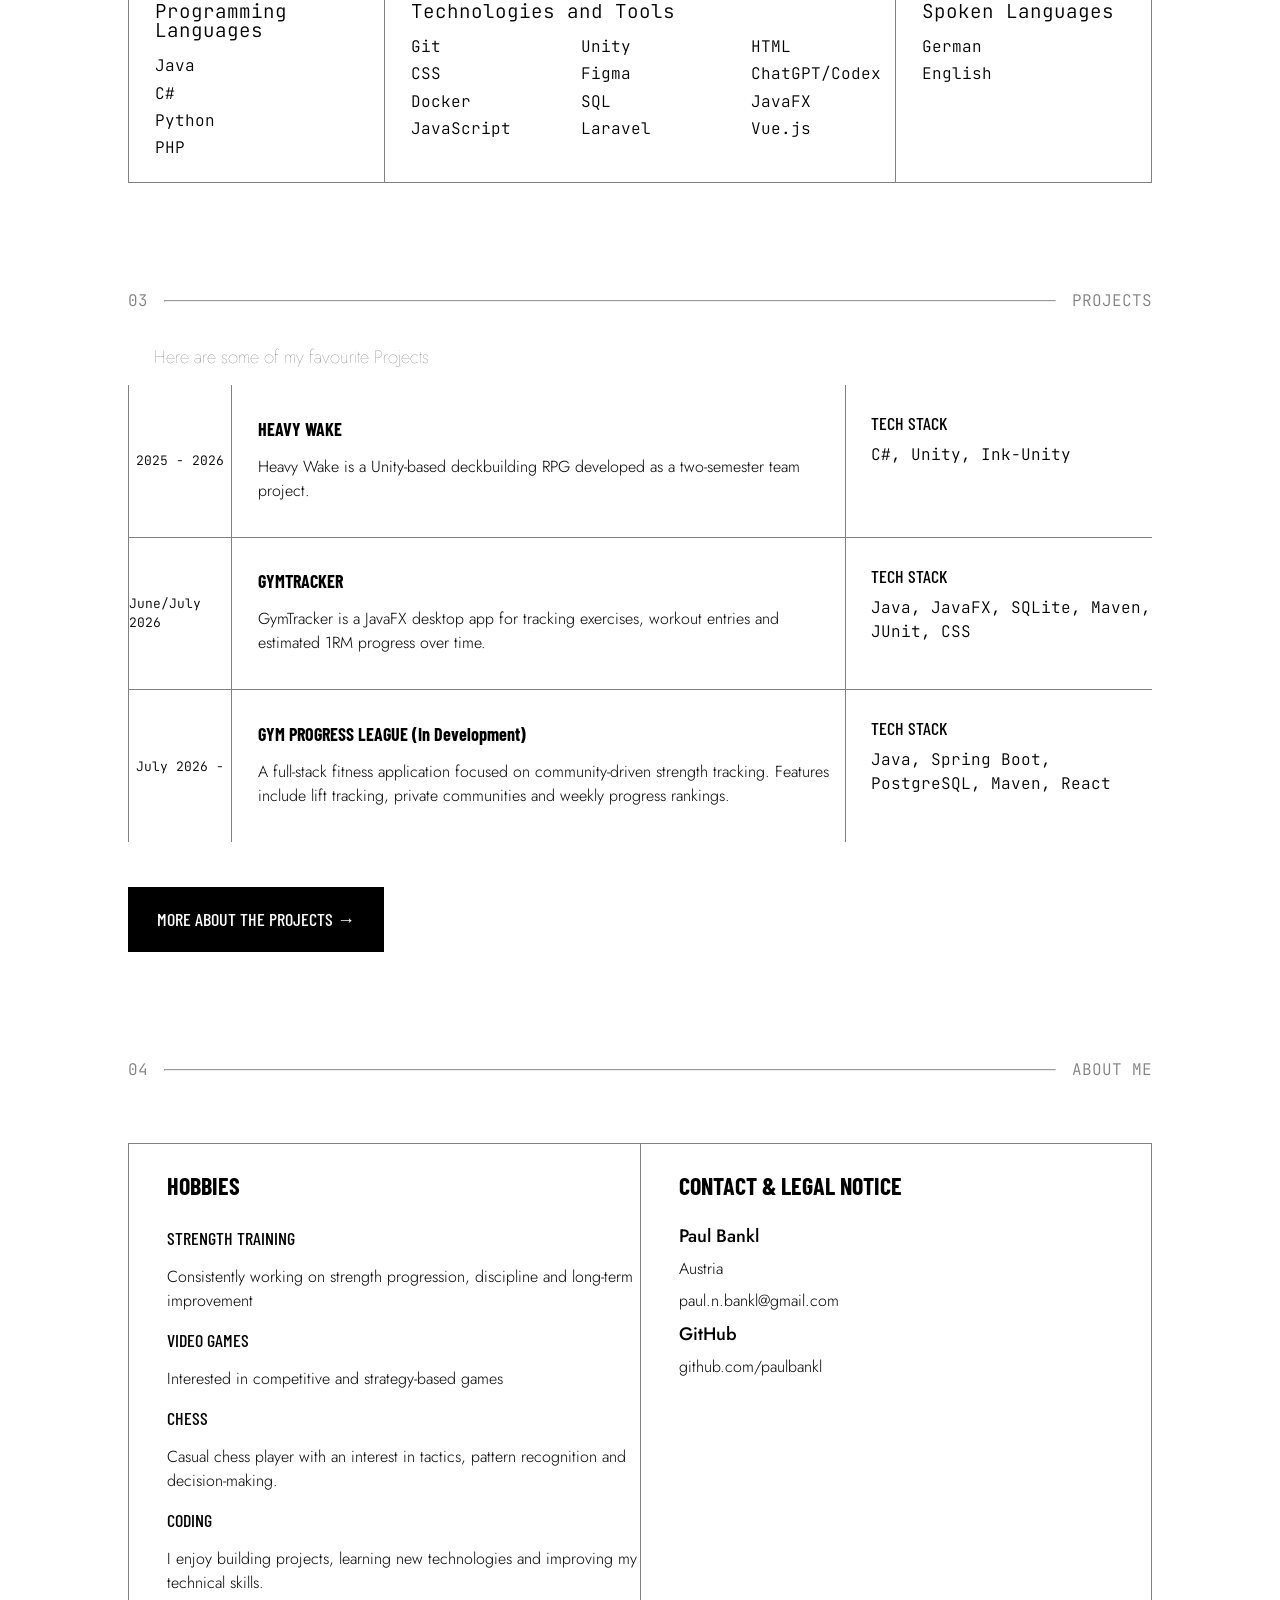
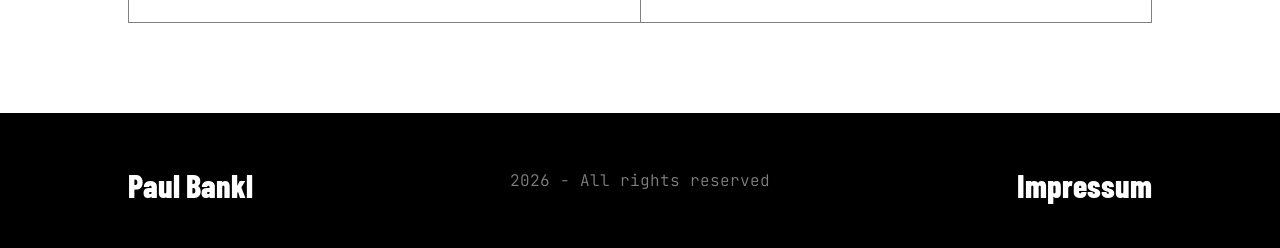
==== commit aba65b4e: "Update GymProgressLeague tech stack" ====
--- a/index.html
+++ b/index.html
@@ -157,7 +157,7 @@
             </div>
             <div id="CurrentProject">
                 <div class="ProjectDate">
-                    <p>July 2026 -</p>
+                    <p>July 2026 - </p>
                 </div>
                 <div class="MainProject">
                     <h1>GYM PROGRESS LEAGUE (In Development)</h1>
@@ -168,7 +168,7 @@
                 <div class="TechStack">
                     <div>
                         <h1>TECH STACK</h1>
-                        <p>Java, Spring Boot, PostgreSQL, Maven, Vue.js</p>
+                        <p>Java, Spring Boot, PostgreSQL, Maven, React</p>
                     </div>
                 </div>
             </div>
--- a/style.css
+++ b/style.css
@@ -759,7 +759,7 @@
     line-height: 1.5;
     color: black;
 }
-#GHLink a, p {
+.GHLink a, p {
     font-family: "Jost", sans-serif;
     font-weight: 300;
     line-height: 1.5;
@@ -789,24 +789,24 @@
     object-fit: cover;
     border: 1px solid gray;
 }
-#GHLink {
+.GHLink {
     margin-left: 10vw;
     margin-top: 2vh;
 }
-#GHLink h1 {
+.GHLink h1 {
     font-family: "Barlow Condensed", sans-serif;
     font-weight: 500;
     font-size: 1.2rem;
     color: black;
 }
-#GHLink a, p {
+.GHLink a, p {
     font-family: "Jost", sans-serif;
     font-weight: 300;
     line-height: 1.5;
     color: black;
     text-decoration: none;
 }
-#GHLink a:hover {
+.GHLink a:hover {
     text-decoration: underline;
 }
 
@@ -965,7 +965,7 @@
 
     .socials a,
     .edu a,
-    #GHLink a,
+    .GHLink a,
     #HWSteam p,
     #Contact p,
     .navrow a {
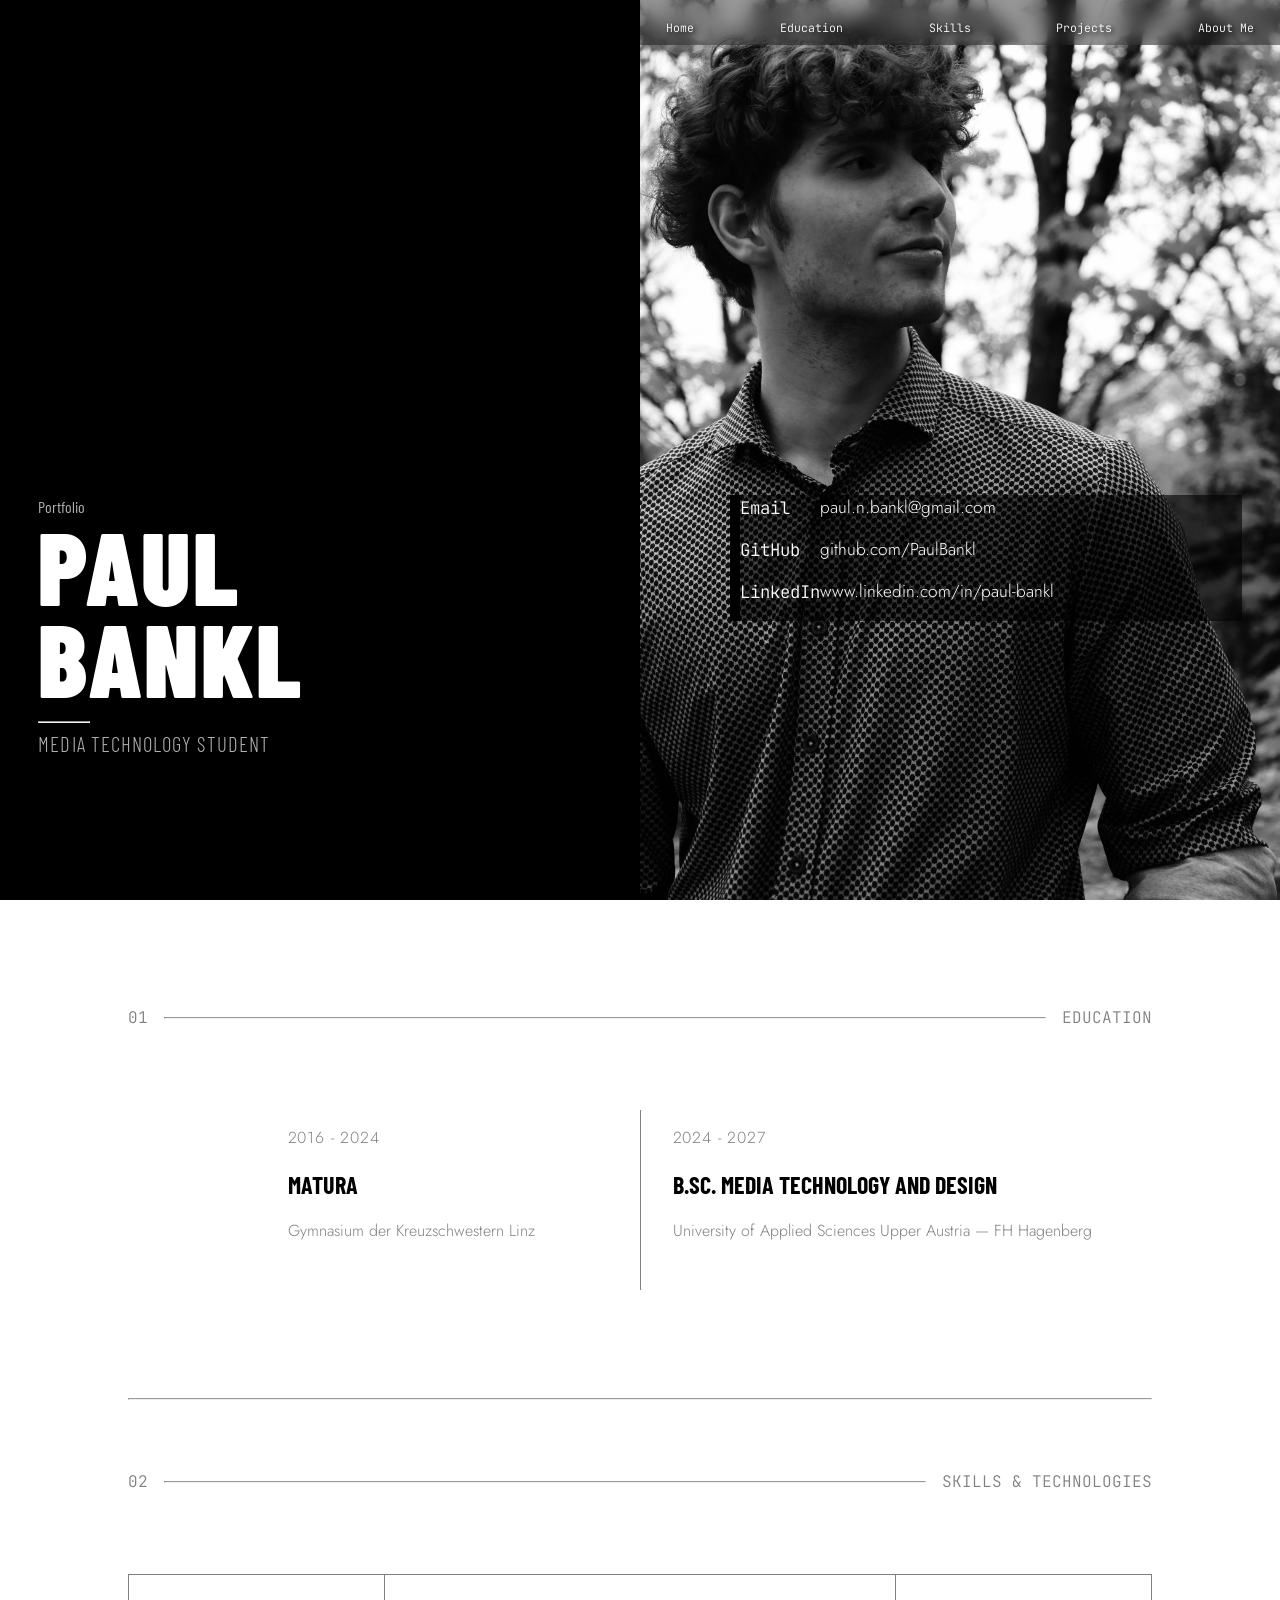
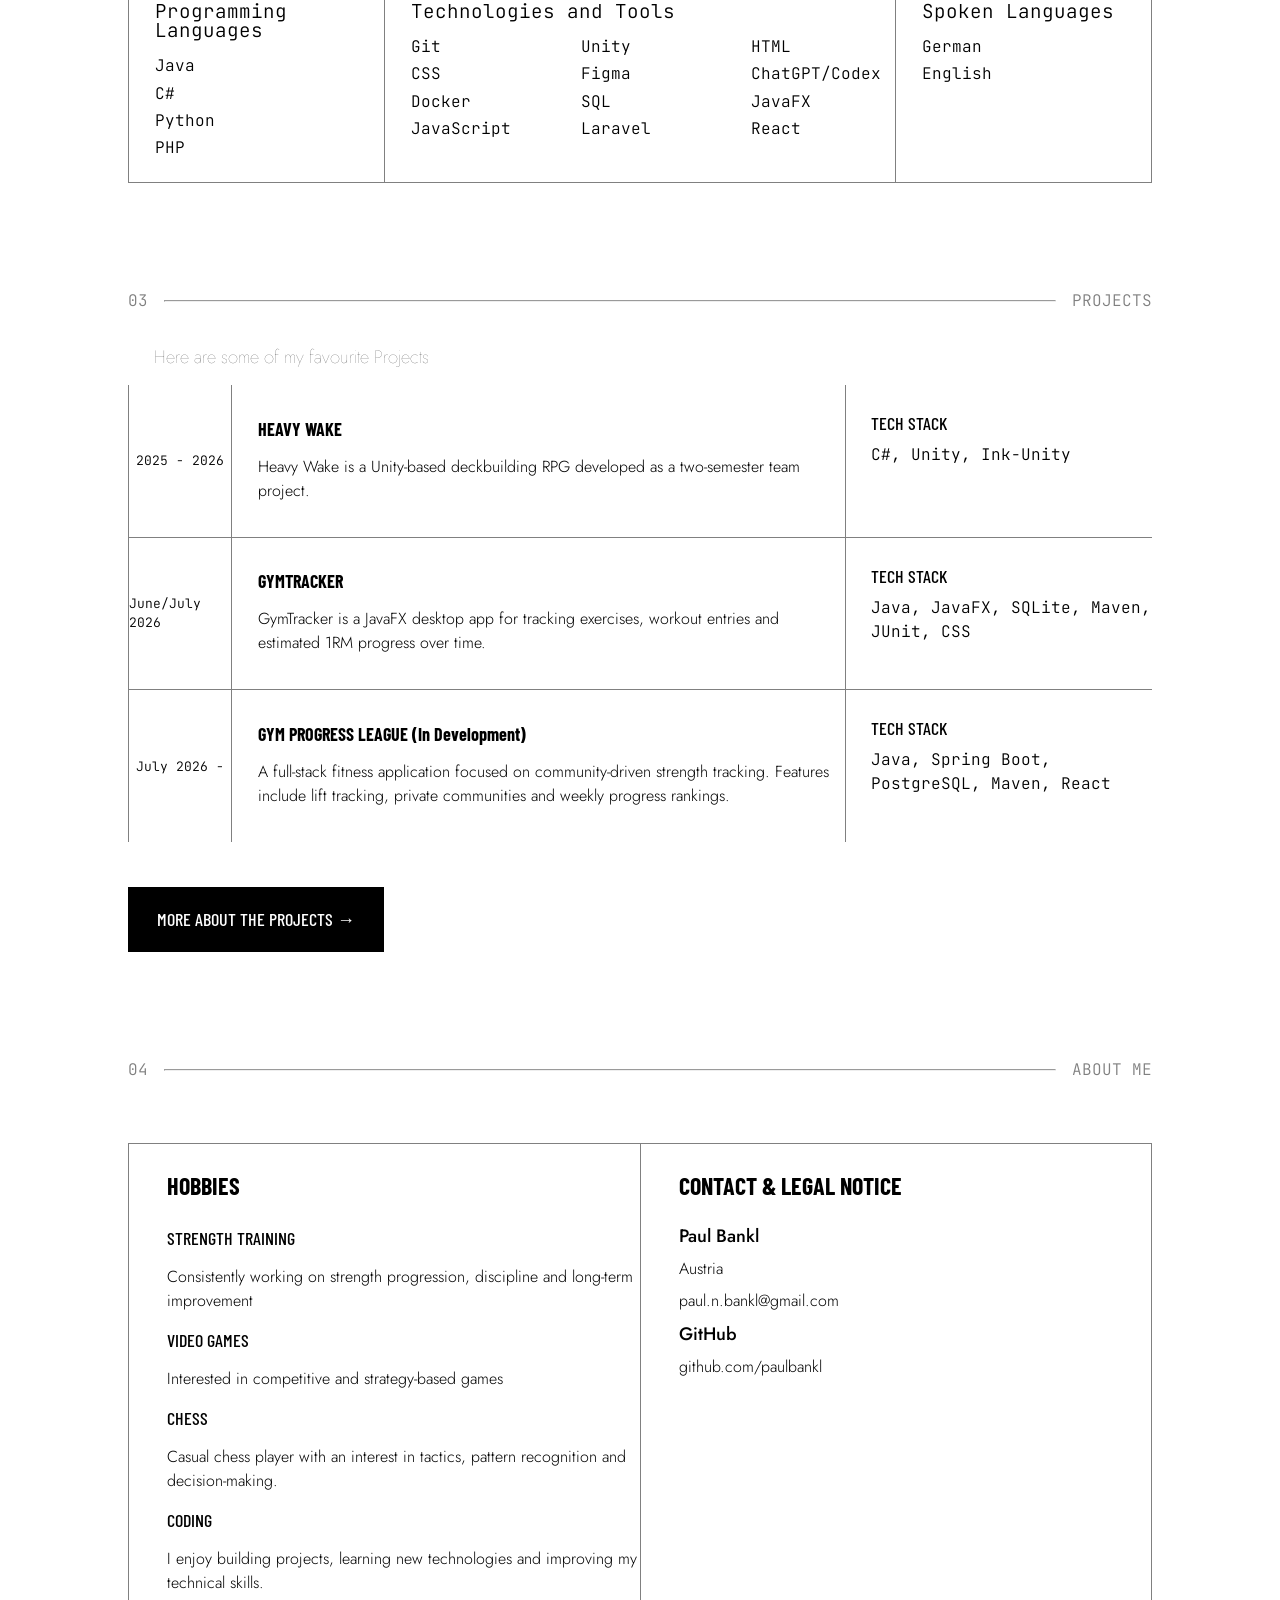
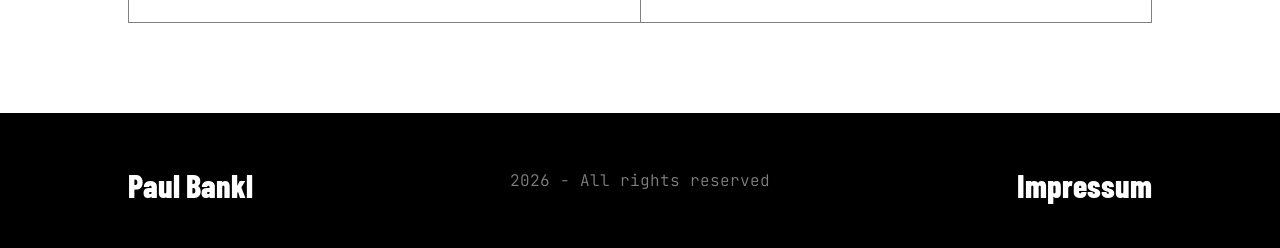
==== commit e3fecb44: "Update skills technology to React" ====
--- a/index.html
+++ b/index.html
@@ -101,7 +101,7 @@
                     <p>JavaFX</p>
                     <p>JavaScript</p>
                     <p>Laravel</p>
-                    <p>Vue.js</p>
+                    <p>React</p>
                 </div>
             </div>
             <div id="skillbox3">
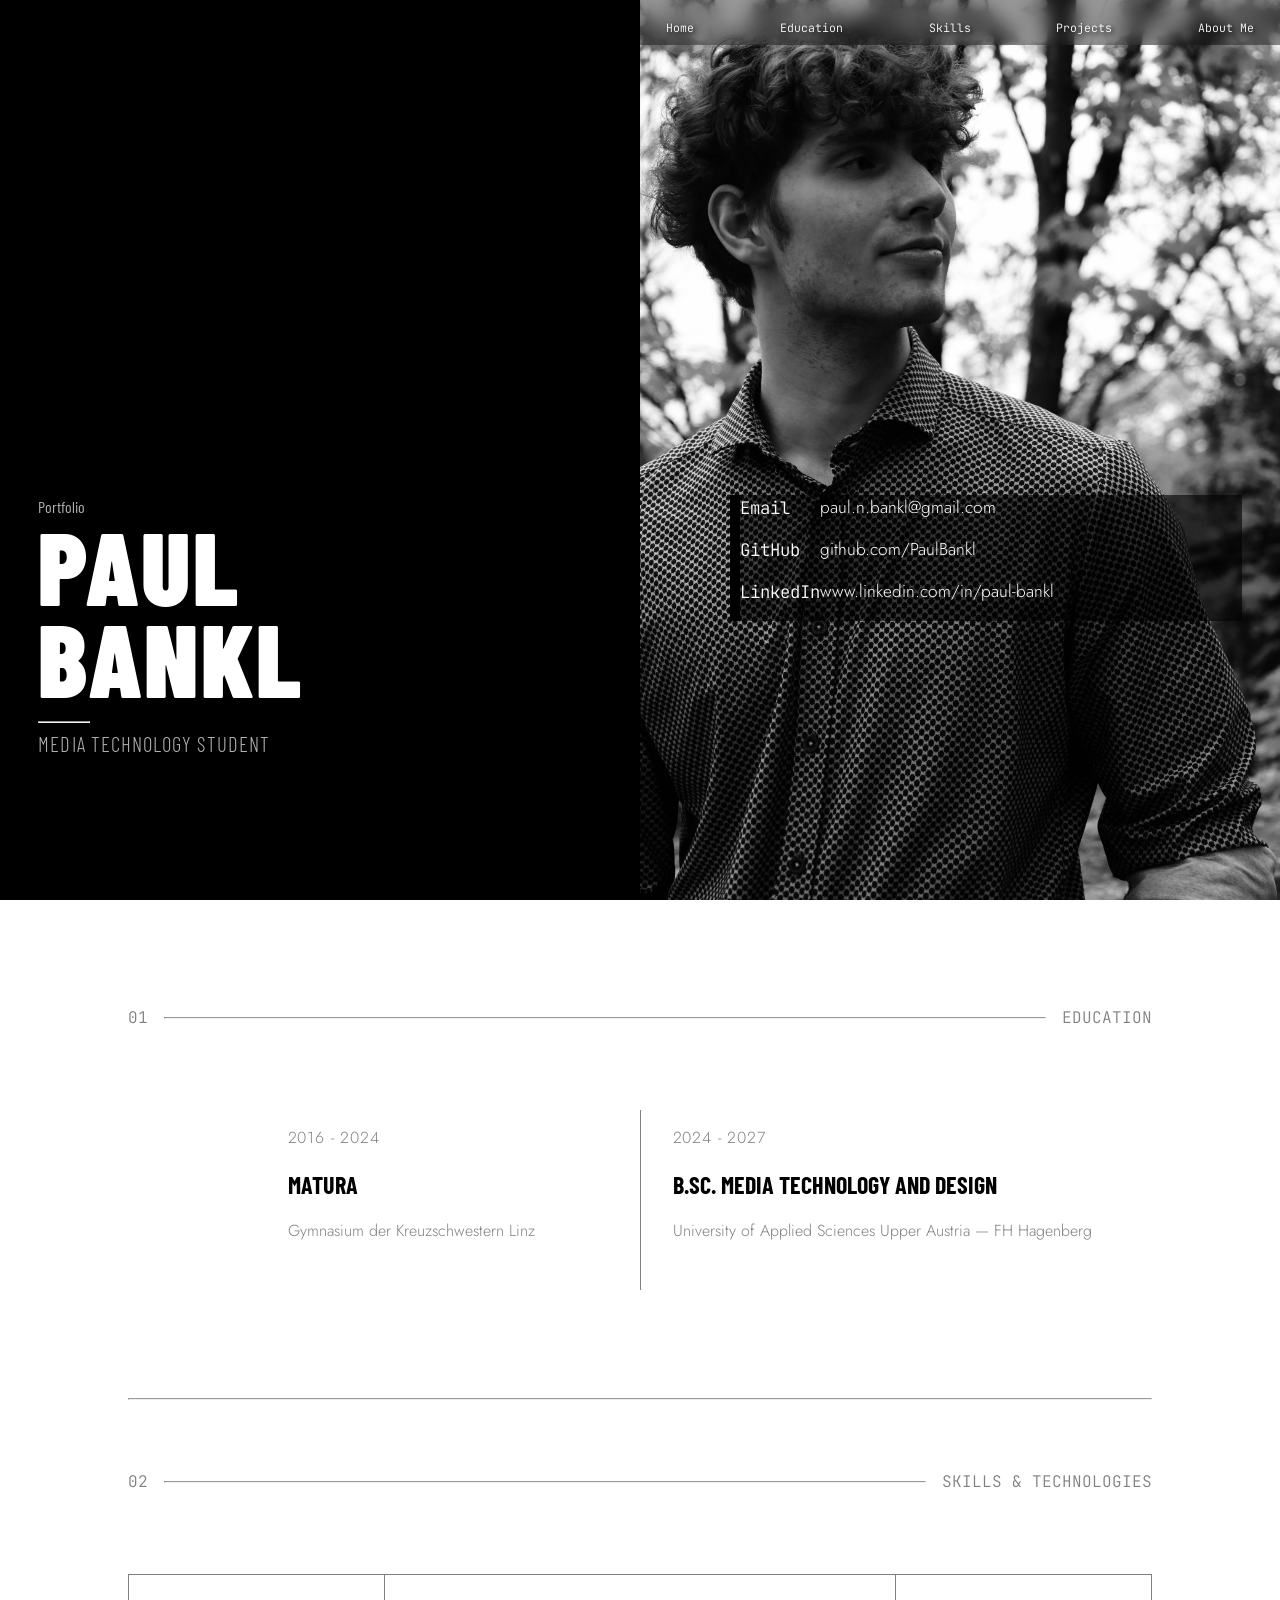
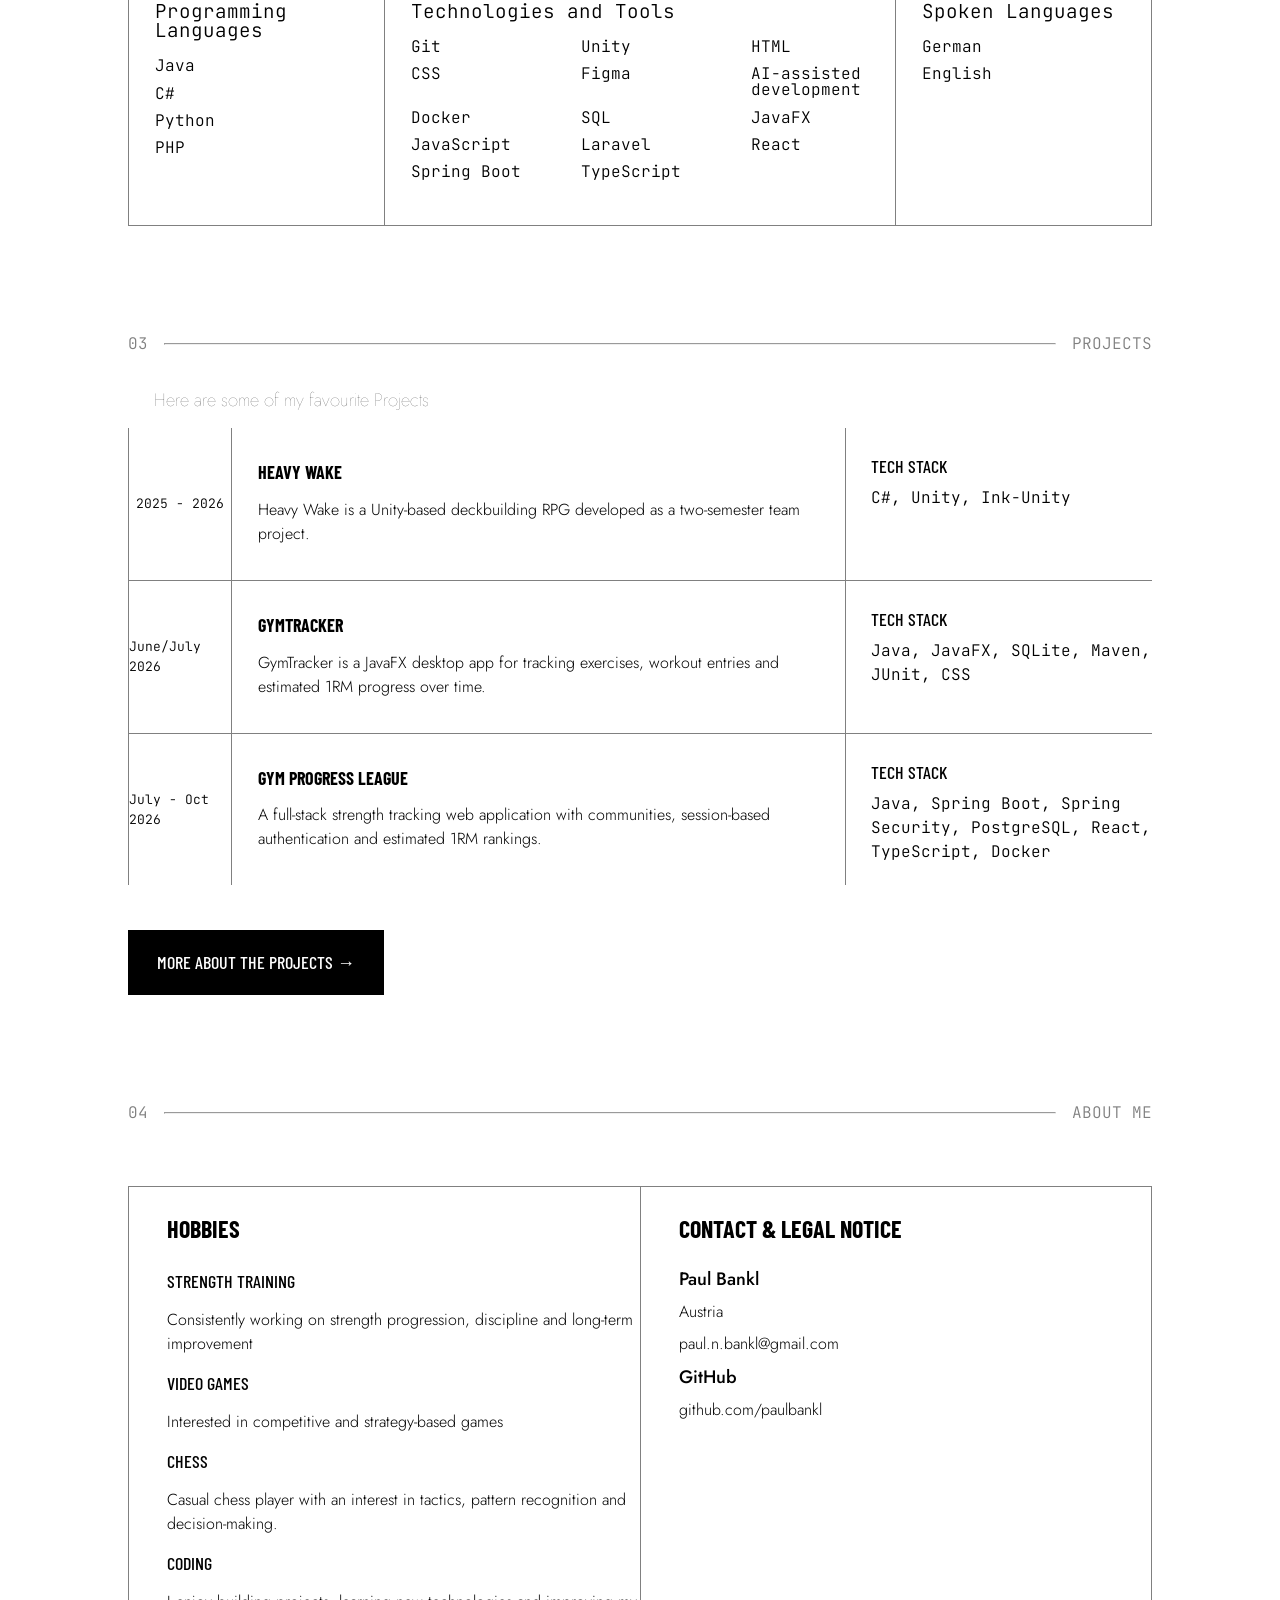
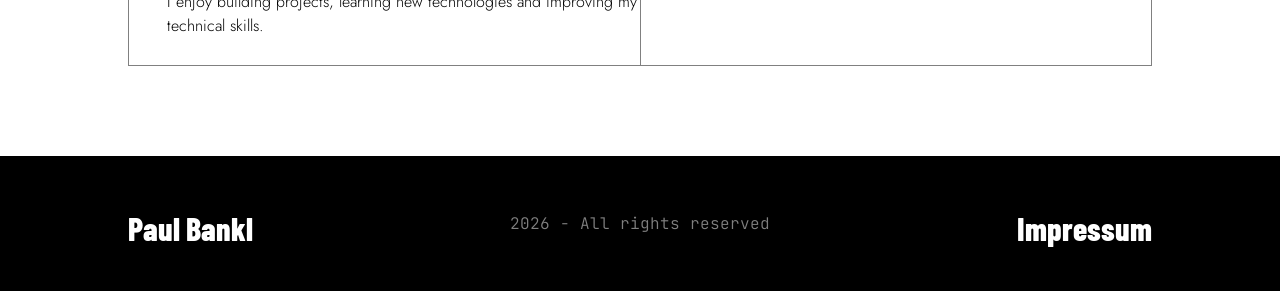
==== commit 7ccbb43b: "GymLeague updated" ====
--- a/index.html
+++ b/index.html
@@ -95,13 +95,15 @@
                     <p>HTML</p>
                     <p>CSS</p>
                     <p>Figma</p>
-                    <p>ChatGPT/Codex</p>
+                    <p>AI-assisted development</p>
                     <p>Docker</p>
                     <p>SQL</p>
                     <p>JavaFX</p>
                     <p>JavaScript</p>
                     <p>Laravel</p>
                     <p>React</p>
+                    <p>Spring Boot</p>
+                    <p>TypeScript</p>
                 </div>
             </div>
             <div id="skillbox3">
@@ -157,18 +159,18 @@
             </div>
             <div id="CurrentProject">
                 <div class="ProjectDate">
-                    <p>July 2026 - </p>
+                    <p>July - Oct 2026</p>
                 </div>
                 <div class="MainProject">
-                    <h1>GYM PROGRESS LEAGUE (In Development)</h1>
-                    <p class="ProjectDescription">A full-stack fitness application focused on community-driven strength
-                        tracking. Features include lift tracking, private communities and weekly progress rankings.
+                    <h1>GYM PROGRESS LEAGUE </h1>
+                    <p class="ProjectDescription">A full-stack strength tracking web application with communities,
+                        session-based authentication and estimated 1RM rankings.
                     </p>
                 </div>
                 <div class="TechStack">
                     <div>
                         <h1>TECH STACK</h1>
-                        <p>Java, Spring Boot, PostgreSQL, Maven, React</p>
+                        <p>Java, Spring Boot, Spring Security, PostgreSQL, React, TypeScript, Docker</p>
                     </div>
                 </div>
             </div>
--- a/style.css
+++ b/style.css
@@ -175,6 +175,7 @@
     gap: 1rem;
     white-space: nowrap;
 }
+
 .topRows p {
     font-family: "JetBrains Mono", monospace;
     color: gray;
@@ -189,15 +190,19 @@
     align-items: start;
     column-gap: 3rem;
 }
-.edu h1{
-    font-family: "Barlow Condensed", sans-serif;
-}
-.edu p, .edu a {
-   font-family: "Jost", sans-serif;
+
+.edu h1 {
+    font-family: "Barlow Condensed", sans-serif;
+}
+
+.edu p,
+.edu a {
+    font-family: "Jost", sans-serif;
     color: gray;
-    
-}
-.eduDate{
+
+}
+
+.eduDate {
     font-family: "JetBrains Mono", monospace;
     font-weight: 300;
     letter-spacing: 0.05em;
@@ -208,12 +213,12 @@
     display: block;
 }
 
-.edu > div:first-child {
+.edu>div:first-child {
     justify-self: end;
     width: min(100%, 20rem);
 }
 
-.edu > div:last-child {
+.edu>div:last-child {
     justify-self: start;
     width: min(100%, 28rem);
 }
@@ -305,10 +310,12 @@
     row-gap: .7rem;
     margin-top: 2vh;
 }
+
 #SkillList p {
     font-family: "JetBrains Mono", monospace;
     font-weight: 300;
 }
+
 /*Projects */
 
 #Projects hr {
@@ -319,6 +326,7 @@
 #Projects .topRows {
     margin-bottom: 0vh;
 }
+
 #FavP {
     font-size: medium;
     font-weight: 100;
@@ -347,14 +355,18 @@
     border-left: 1px solid gray;
 }
 
-#CurrentProject .ProjectDate, #CurrentProject .MainProject, #CurrentProject .TechStack {
+#CurrentProject .ProjectDate,
+#CurrentProject .MainProject,
+#CurrentProject .TechStack {
     border-bottom: none;
     border-left: 1px solid gray;
 }
 
-.MainProject h1, .ProjectDescription {
+.MainProject h1,
+.ProjectDescription {
     margin-left: 2vw;
 }
+
 .ProjectDescription {
     margin-left: 2vw;
     margin-top: 1vh;
@@ -376,29 +388,35 @@
     padding-top: 2vh;
     padding-bottom: 2vh;
 }
+
 .TechStack h1 {
     margin: 0;
     margin-top: 3vh;
-    font-family: "Barlow Condensed", sans-serif;    
+    font-family: "Barlow Condensed", sans-serif;
     font-weight: 500;
 }
+
 .TechStack p {
     margin-top: 1vh;
     line-height: 1.5;
     font-family: "JetBrains Mono", monospace;
     font-weight: 300;
 }
+
 .TechStack {
     flex: 3;
 }
+
 .MainProject h1 {
     font-family: "Barlow Condensed", sans-serif;
     font-weight: 700;
-    
-}
-.TechStack > div {
+
+}
+
+.TechStack>div {
     margin-left: 2vw;
 }
+
 .ProjectDate p {
     font-family: "JetBrains Mono", monospace;
     font-weight: 300;
@@ -410,7 +428,7 @@
 }
 
 #MoreProjects {
-    display:block;
+    display: block;
     width: 15vw;
     text-align: center;
     background-color: black;
@@ -419,15 +437,18 @@
     margin-top: 5vh;
     margin-left: 10vw;
 }
+
 #MoreProjects:hover {
     background-color: white;
     color: black;
     transition: 0.3s;
 }
+
 #MoreProjects:hover p {
     color: black;
     transition: 0.3s;
 }
+
 #MoreProjects p {
     color: white;
     font-family: "Barlow Condensed", sans-serif;
@@ -481,31 +502,38 @@
 #Contact {
     border-right: 1px solid gray;
 }
-#Hobbies h1, #Contact h1 {
+
+#Hobbies h1,
+#Contact h1 {
     margin-top: 3vh;
     font-family: "Barlow Condensed", sans-serif;
     font-weight: 700;
     margin-bottom: 3vh;
 }
+
 #Hobbies h2 {
     margin-left: 3vw;
     font-family: "Barlow Condensed", sans-serif;
     font-weight: 500;
     font-size: large;
 }
+
 #Hobbies p {
     margin-left: 3vw;
     font-family: "Jost", sans-serif;
     font-weight: 300;
     line-height: 1.5;
 }
+
 #Hobbies p:last-child {
     margin-bottom: 3vh;
 }
+
 #Contact a {
     text-decoration: none;
     color: black;
 }
+
 #Contact p {
     margin-left: 3vw;
     font-family: "Jost", sans-serif;
@@ -513,9 +541,10 @@
     line-height: 1.5;
     line-height: 1;
 }
+
 #Contact h2 {
     margin-left: 3vw;
-     font-family: "Jost", sans-serif;
+    font-family: "Jost", sans-serif;
     font-weight: 500;
     font-size: large;
     line-height: 1;
@@ -594,11 +623,13 @@
     align-items: center;
     background-color: black;
 }
+
 .navrow a {
     text-decoration: none;
     color: white;
     margin-right: 10vw;
 }
+
 .navrow #PB {
     margin-left: 10vw;
     color: white;
@@ -606,11 +637,13 @@
     font-weight: 700;
     font-size: 1.5rem;
 }
+
 #ProjectsIntro {
     height: 55vh;
     border-bottom: 1px solid gray;
     background-color: white;
 }
+
 #ProjectsIntro h1 {
     margin-left: 10vw;
     margin-top: 0vh;
@@ -619,6 +652,7 @@
     font-size: 7rem;
     color: black;
 }
+
 #ProjectsIntro p {
     margin-left: 10vw;
     margin-top: 20vh;
@@ -634,11 +668,13 @@
 #HW-Project {
     height: auto;
 }
+
 #HW-Project hr {
     width: 80vw;
     margin: 0 auto;
     margin-top: 10vh;
 }
+
 .PrInfo {
     display: flex;
     flex-direction: row;
@@ -649,6 +685,7 @@
     height: auto;
     margin-top: 5vh;
 }
+
 .PrDate {
     margin: 0;
     font-family: "JetBrains Mono", monospace;
@@ -657,6 +694,7 @@
     font-size: small;
     color: gray;
 }
+
 .PrStack {
     margin-top: 0;
     display: flex;
@@ -670,6 +708,7 @@
     font-size: 1rem;
     color: gray;
 }
+
 .PrStack p {
     margin: 0;
     font-family: "JetBrains Mono", monospace;
@@ -677,7 +716,8 @@
     font-size: 1rem;
     line-height: 1.5;
     color: black;
-} 
+}
+
 .PR-Title {
     margin-left: 10vw;
     margin-top: 0vh;
@@ -688,40 +728,62 @@
 }
 
 .PrDesc {
-   display: flex;
-   width: 80vw;
-   margin-left: 10vw;
-}
+    display: flex;
+    width: 80vw;
+    margin-left: 10vw;
+}
+
+.PrDesc h2,
+.GHLink h2 {
+    font-family: "Barlow Condensed", sans-serif;
+    font-weight: 500;
+    font-size: 1rem;
+    color: black;
+    margin-top: 0;
+    margin-bottom: 1vh;
+    letter-spacing: 0.03em;
+    text-transform: uppercase;
+}
+
 .Overview {
     flex: 1;
     margin-right: 2vw;
 }
-.MyP{
+
+.MyP {
     flex: 2;
 }
-.Overview h1, .MyP h1 {
+
+.Overview h1,
+.MyP h1 {
     font-family: "Barlow Condensed", sans-serif;
     font-weight: 500;
     font-size: 1.2rem;
     color: black;
 }
-.Overview p, .MyP p {
+
+.Overview p,
+.MyP p {
     font-family: "Jost", sans-serif;
     font-weight: 300;
     line-height: 1.5;
     color: black;
 }
+
 .youtube-video {
     width: 100%;
     max-width: 900px;
     aspect-ratio: 16 / 9;
     border: none;
 }
+
 .project-video-wrapper {
     width: min(80vw, 900px);
     margin: 5vh auto 2vh;
 }
-.project-video-wrapper p, a {
+
+.project-video-wrapper p,
+a {
     margin-top: 1vh;
     font-family: "Jost", sans-serif;
     font-weight: 300;
@@ -736,12 +798,14 @@
     gap: 2rem;
     grid-template-columns: 1fr 2fr;
 }
+
 #HWSteam img {
     width: 100%;
     max-width: 100%;
     object-fit: cover;
     border: 1px solid gray;
 }
+
 #GEST {
     font-family: "Barlow Condensed", sans-serif;
     font-weight: 500;
@@ -751,6 +815,7 @@
     margin-bottom: 0vh;
     margin-top: 2vh;
 }
+
 #ESDesc {
     display: none;
     margin-left: 10vw;
@@ -759,7 +824,9 @@
     line-height: 1.5;
     color: black;
 }
-.GHLink a, p {
+
+.GHLink a,
+p {
     font-family: "Jost", sans-serif;
     font-weight: 300;
     line-height: 1.5;
@@ -789,23 +856,28 @@
     object-fit: cover;
     border: 1px solid gray;
 }
+
 .GHLink {
     margin-left: 10vw;
     margin-top: 2vh;
 }
+
 .GHLink h1 {
     font-family: "Barlow Condensed", sans-serif;
     font-weight: 500;
     font-size: 1.2rem;
     color: black;
 }
-.GHLink a, p {
+
+.GHLink a,
+p {
     font-family: "Jost", sans-serif;
     font-weight: 300;
     line-height: 1.5;
     color: black;
     text-decoration: none;
 }
+
 .GHLink a:hover {
     text-decoration: underline;
 }
@@ -828,6 +900,7 @@
     margin: 0 auto;
     margin-top: 10vh;
 }
+
 #MoreComing h1 {
     margin-left: 10vw;
     margin-top: 5vh;
@@ -836,6 +909,7 @@
     font-size: 2rem;
     color: darkgray;
 }
+
 #MoreComing p {
     margin-left: 10vw;
     margin-top: 1vh;
@@ -864,7 +938,7 @@
 
     #leftsideIntro,
     #rightsideIntro,
-    .edu > div,
+    .edu>div,
     .MainProject,
     .TechStack,
     .Overview,
@@ -1129,6 +1203,7 @@
 
 /* Phone */
 @media (max-width: 600px) {
+
     #p1,
     #Name,
     #p2,
@@ -1212,7 +1287,7 @@
     #Contact p,
     .MainProject h1,
     .ProjectDescription,
-    .TechStack > div {
+    .TechStack>div {
         margin-left: 4vw;
         margin-right: 4vw;
     }
@@ -1224,6 +1299,7 @@
         min-height: 0;
         margin: 0;
     }
+
     .SkGrid p:last-child {
         padding-bottom: 1rem;
     }
@@ -1332,6 +1408,7 @@
         font-size: 2.3rem;
     }
 }
+
 /* Impressum */
 #Impressum {
     min-height: 100vh;
@@ -1369,7 +1446,7 @@
     letter-spacing: 0.03em;
 }
 
-#Impressum + main:empty {
+#Impressum+main:empty {
     display: none;
 }
 
@@ -1391,4 +1468,4 @@
     #Impressum p:first-of-type {
         font-size: 1.5rem;
     }
-}
+}
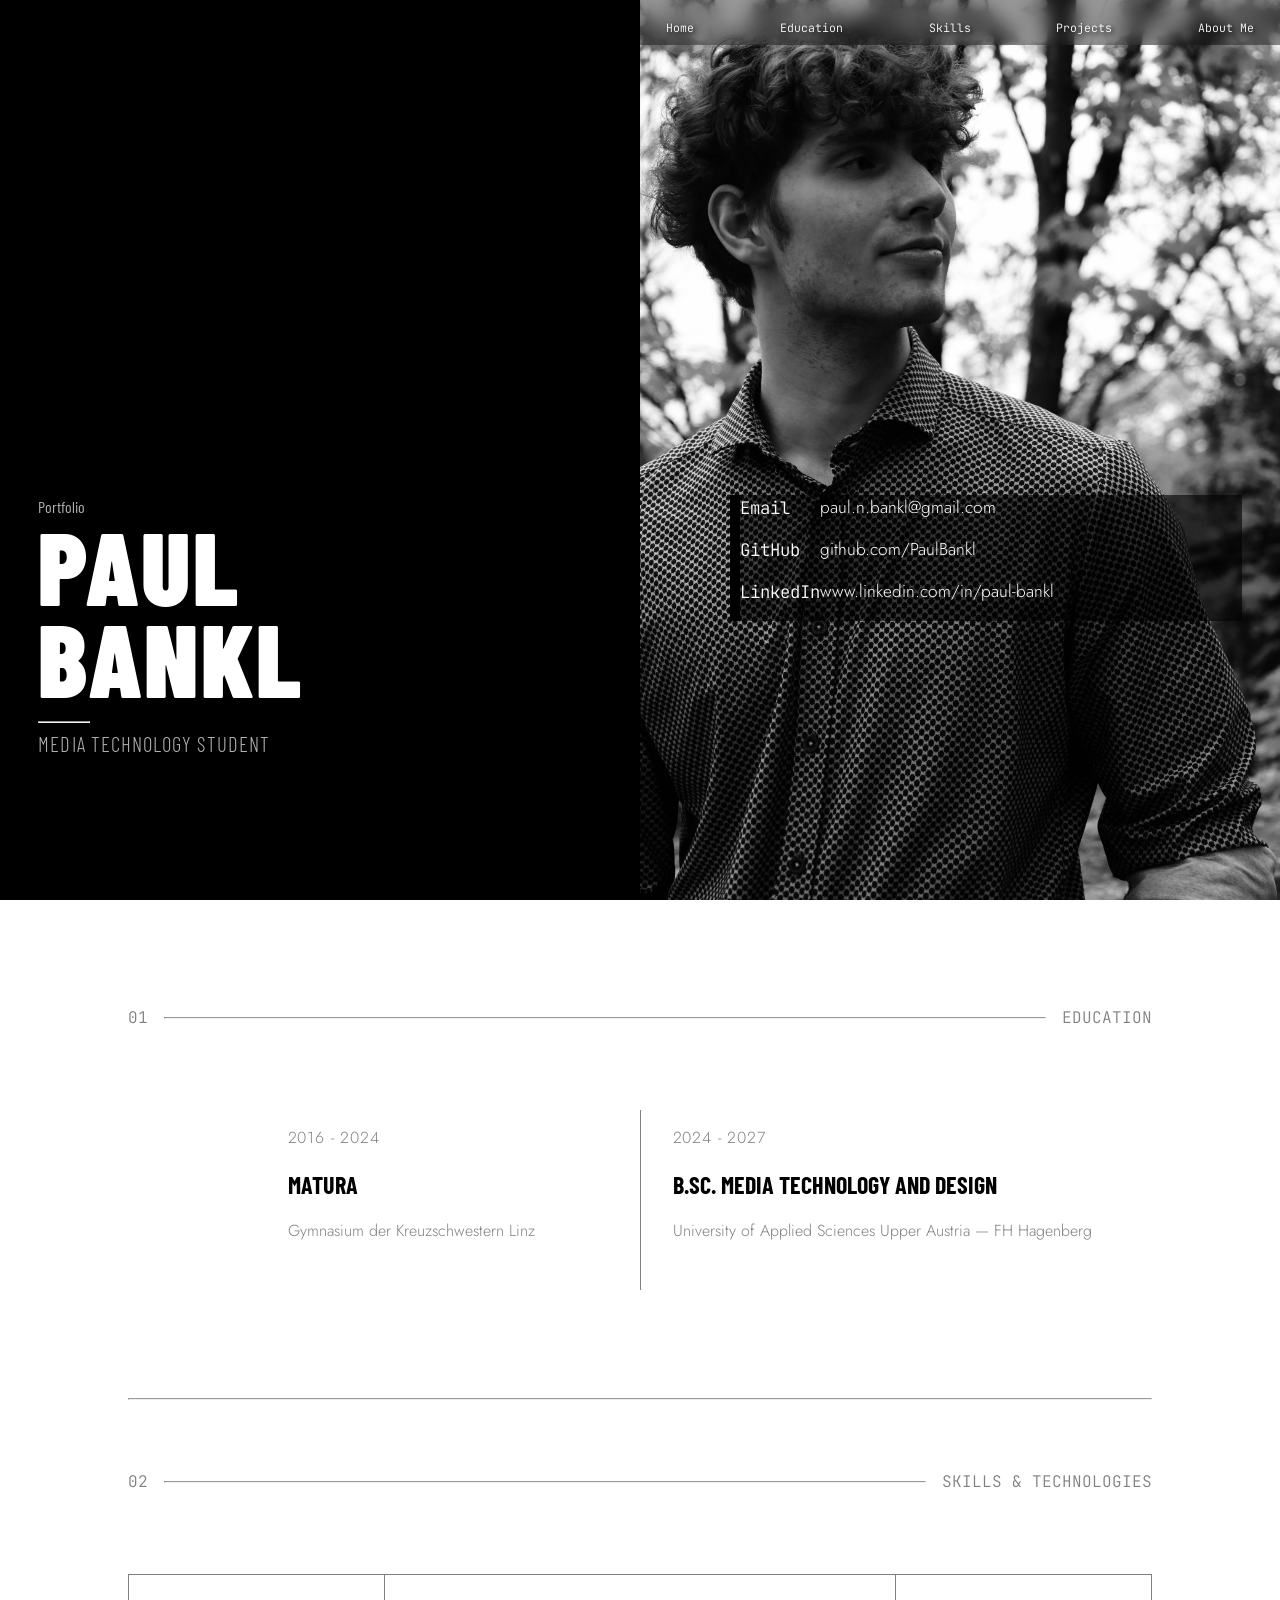
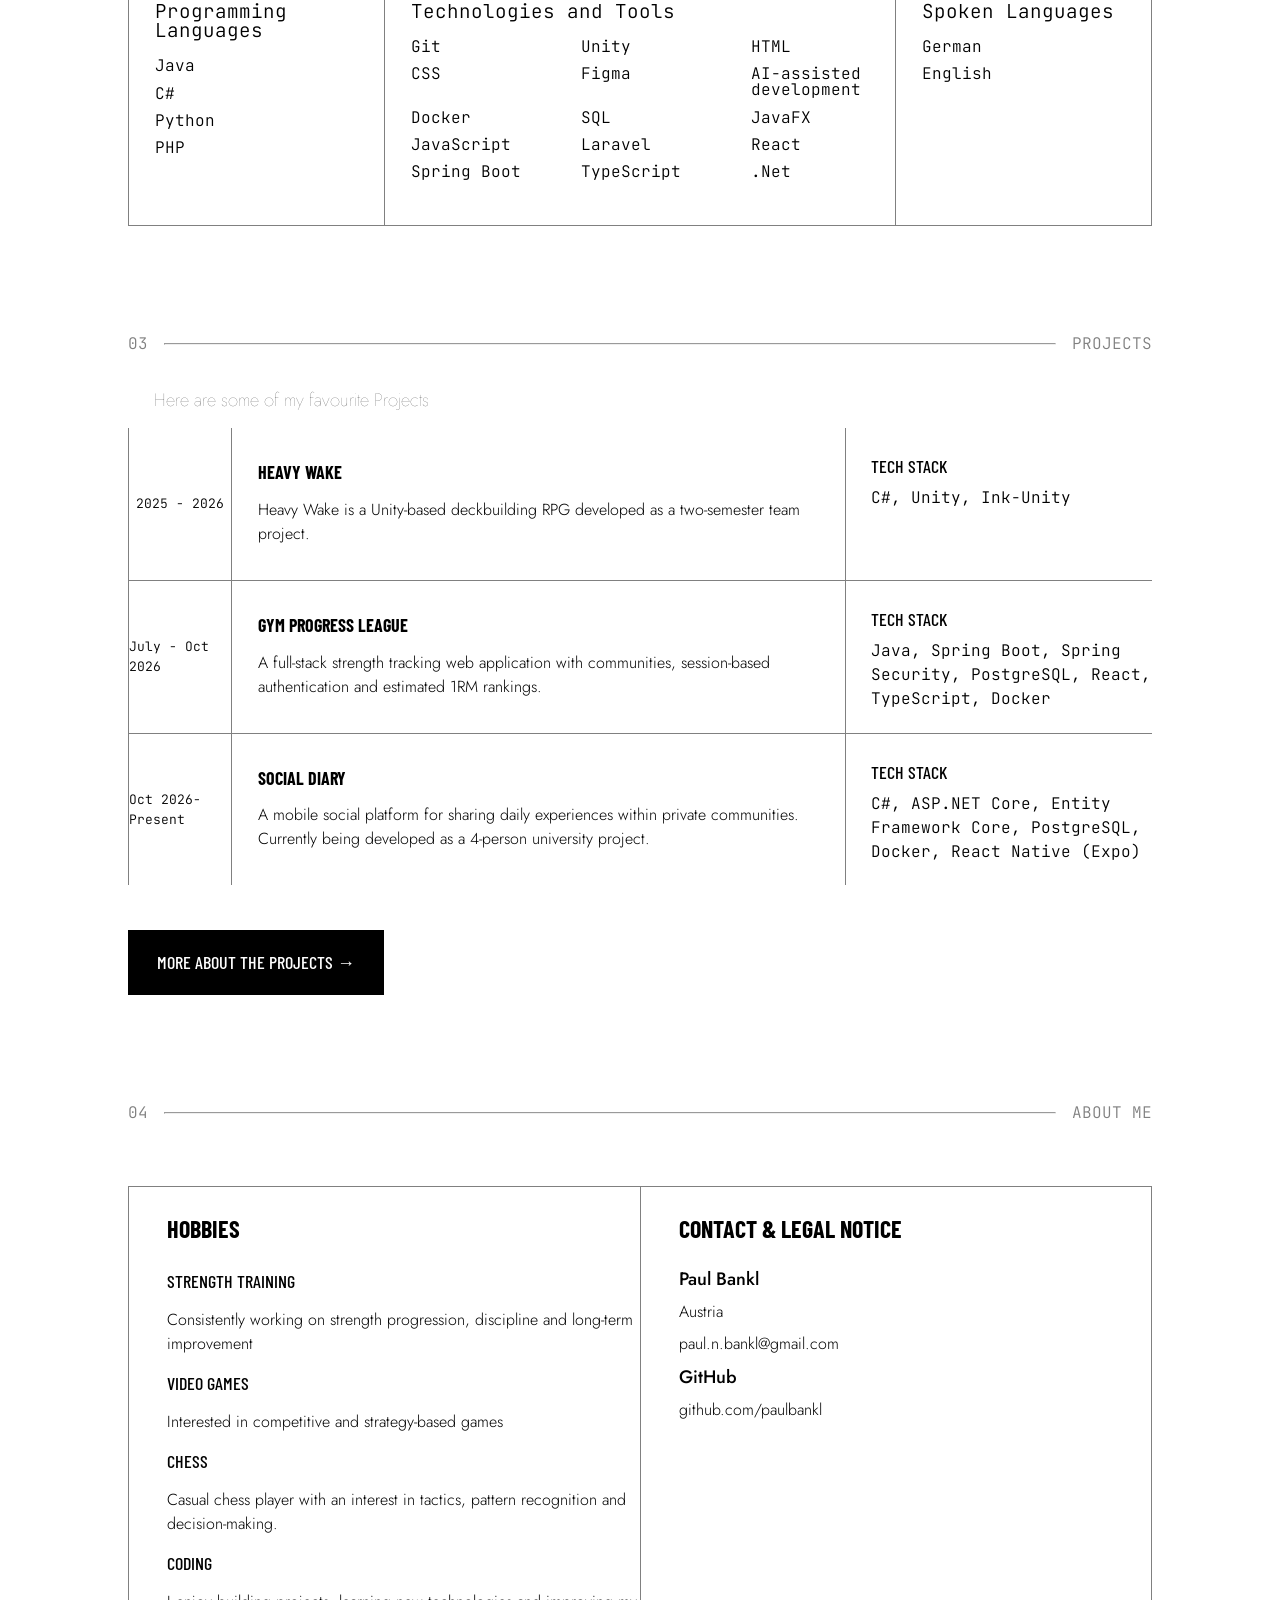
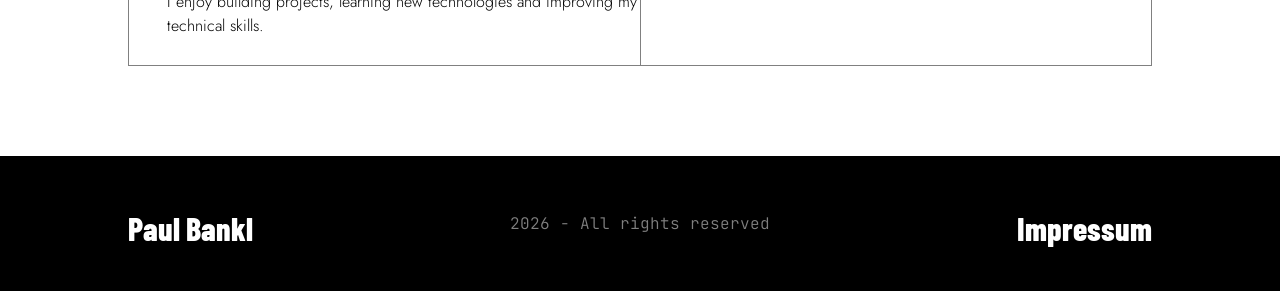
==== commit fd864a76: "Content update added social diary develepment status" ====
--- a/index.html
+++ b/index.html
@@ -12,6 +12,7 @@
         content="Portfolio of Paul Bankl featuring software development, web development and Unity projects.">
     <link rel="preconnect" href="https://fonts.googleapis.com">
     <link rel="preconnect" href="https://fonts.gstatic.com" crossorigin>
+    <link rel="icon" type="image/png" href="images/favicon.jpeg">
     <meta name="robots" content="index, follow">
     <link
         href="https://fonts.googleapis.com/css2?family=Barlow+Condensed:wght@300;400;500;600;700;800;900&family=JetBrains+Mono:wght@300;400;500;600;700;800&family=Jost:wght@300;400;500;600;700;800;900&display=swap"
@@ -62,7 +63,7 @@
                 <p>Gymnasium der Kreuzschwestern Linz</p>
             </div>
             <div class="vertical-line"></div>
-            <div>
+            <div >
                 <p class="eduDate">2024 - 2027</p>
                 <h1>B.SC. MEDIA TECHNOLOGY AND DESIGN</h1>
                 <a href="https://fh-ooe.at/campus-hagenberg" target="_blank">University of Applied Sciences Upper
@@ -104,6 +105,7 @@
                     <p>React</p>
                     <p>Spring Boot</p>
                     <p>TypeScript</p>
+                    <p>.Net</p>
                 </div>
             </div>
             <div id="skillbox3">
@@ -143,34 +145,33 @@
             </div>
             <div id="GymTracker">
                 <div class="ProjectDate">
-                    <p>June/July 2026</p>
+                    <p>July - Oct 2026</p>
                 </div>
                 <div class="MainProject">
-                    <h1>GYMTRACKER</h1>
-                    <p class="ProjectDescription">GymTracker is a JavaFX desktop app for tracking exercises, workout
-                        entries and estimated 1RM progress over time. </p>
-                </div>
-                <div class="TechStack">
-                    <div>
-                        <h1>TECH STACK</h1>
-                        <p>Java, JavaFX, SQLite, Maven, JUnit, CSS</p>
-                    </div>
-                </div>
-            </div>
-            <div id="CurrentProject">
-                <div class="ProjectDate">
-                    <p>July - Oct 2026</p>
-                </div>
-                <div class="MainProject">
-                    <h1>GYM PROGRESS LEAGUE </h1>
+                    <h1>GYM PROGRESS LEAGUE</h1>
                     <p class="ProjectDescription">A full-stack strength tracking web application with communities,
-                        session-based authentication and estimated 1RM rankings.
-                    </p>
+                        session-based authentication and estimated 1RM rankings. </p>
                 </div>
                 <div class="TechStack">
                     <div>
                         <h1>TECH STACK</h1>
                         <p>Java, Spring Boot, Spring Security, PostgreSQL, React, TypeScript, Docker</p>
+                    </div>
+                </div>
+            </div>
+            <div id="CurrentProject">
+                <div class="ProjectDate">
+                    <p>Oct 2026-Present</p>
+                </div>
+                <div class="MainProject">
+                    <h1>SOCIAL DIARY</h1>
+                    <p class="ProjectDescription">A mobile social platform for sharing daily experiences within private communities. Currently being developed as a 4-person university project.
+                    </p>
+                </div>
+                <div class="TechStack">
+                    <div>
+                        <h1>TECH STACK</h1>
+                        <p>C#, ASP.NET Core, Entity Framework Core, PostgreSQL, Docker, React Native (Expo)</p>
                     </div>
                 </div>
             </div>
--- a/style.css
+++ b/style.css
@@ -13,7 +13,8 @@
 
 /* Intro Area */
 #IntroArea {
-    height: 100vh;
+    min-height: 100vh;
+    height: auto;
     display: flex;
     flex-direction: row;
     margin: 0;
@@ -159,7 +160,8 @@
 /* Education */
 
 #Education {
-    height: 55vh;
+    min-height: 55vh;
+    height: auto;
     margin: 0;
 }
 
@@ -616,6 +618,7 @@
     z-index: 100;
     width: 100vw;
     height: 6vh;
+    min-height: 3rem;
     border-bottom: 1px solid gray;
     display: flex;
     flex-direction: row;
@@ -783,6 +786,7 @@
 }
 
 .project-video-wrapper p,
+.diary-caption,
 a {
     margin-top: 1vh;
     font-family: "Jost", sans-serif;
@@ -881,6 +885,9 @@
 .GHLink a:hover {
     text-decoration: underline;
 }
+.GHLink a {
+    text-decoration: underline;
+}
 
 
 
@@ -890,6 +897,41 @@
     width: 80vw;
     margin: 0 auto;
     margin-top: 10vh;
+}
+
+/* Social Diary: keep each screenshot's original proportions. */
+#SD-Project hr {
+    width: 80vw;
+    margin: 10vh auto 0;
+}
+
+#SD-Project > .GHLink {
+    width: 80vw;
+}
+
+.GTPics--diary {
+    display: grid;
+    grid-template-columns: repeat(2, minmax(0, 1fr));
+    align-items: start;
+}
+
+.GTPics--diary img {
+    display: block;
+    width: 100%;
+    max-width: 100%;
+    height: auto;
+    object-fit: contain;
+}
+
+.diary-caption {
+    width: 80vw;
+    margin-inline: auto;
+}
+
+@media (max-width: 900px) {
+    .GTPics--diary {
+        grid-template-columns: 1fr;
+    }
 }
 
 
@@ -977,8 +1019,10 @@
     }
 
     #Education {
+        min-height: 0;
         height: auto;
     }
+
 
     .edu {
         width: 80vw;
@@ -1201,6 +1245,32 @@
     }
 }
 
+/* Use the existing stacked skill cards before their columns become too narrow. */
+@media (max-width: 767px) {
+    #SkillList {
+        flex-direction: column;
+    }
+
+    #skillbox1,
+    #skillbox2,
+    #skillbox3 {
+        border-right: 1px solid gray;
+    }
+
+    #skillbox2,
+    #skillbox3 {
+        border-top: none;
+    }
+
+    #TechGrid {
+        grid-template-columns: repeat(2, minmax(0, 1fr));
+    }
+
+    .SkGrid p:last-child {
+        padding-bottom: 1rem;
+    }
+}
+
 /* Phone */
 @media (max-width: 600px) {
 
@@ -1256,25 +1326,6 @@
         width: 100%;
         margin: 0;
         flex-basis: 100%;
-    }
-
-    #SkillList {
-        flex-direction: column;
-    }
-
-    #skillbox1,
-    #skillbox2,
-    #skillbox3 {
-        border-right: 1px solid gray;
-    }
-
-    #skillbox2,
-    #skillbox3 {
-        border-top: none;
-    }
-
-    #TechGrid {
-        grid-template-columns: repeat(2, minmax(0, 1fr));
     }
 
     #MoreProjects {
@@ -1300,10 +1351,6 @@
         margin: 0;
     }
 
-    .SkGrid p:last-child {
-        padding-bottom: 1rem;
-    }
-
     .ProjectDate,
     .MainProject,
     .TechStack {
@@ -1468,4 +1515,4 @@
     #Impressum p:first-of-type {
         font-size: 1.5rem;
     }
-}+}
